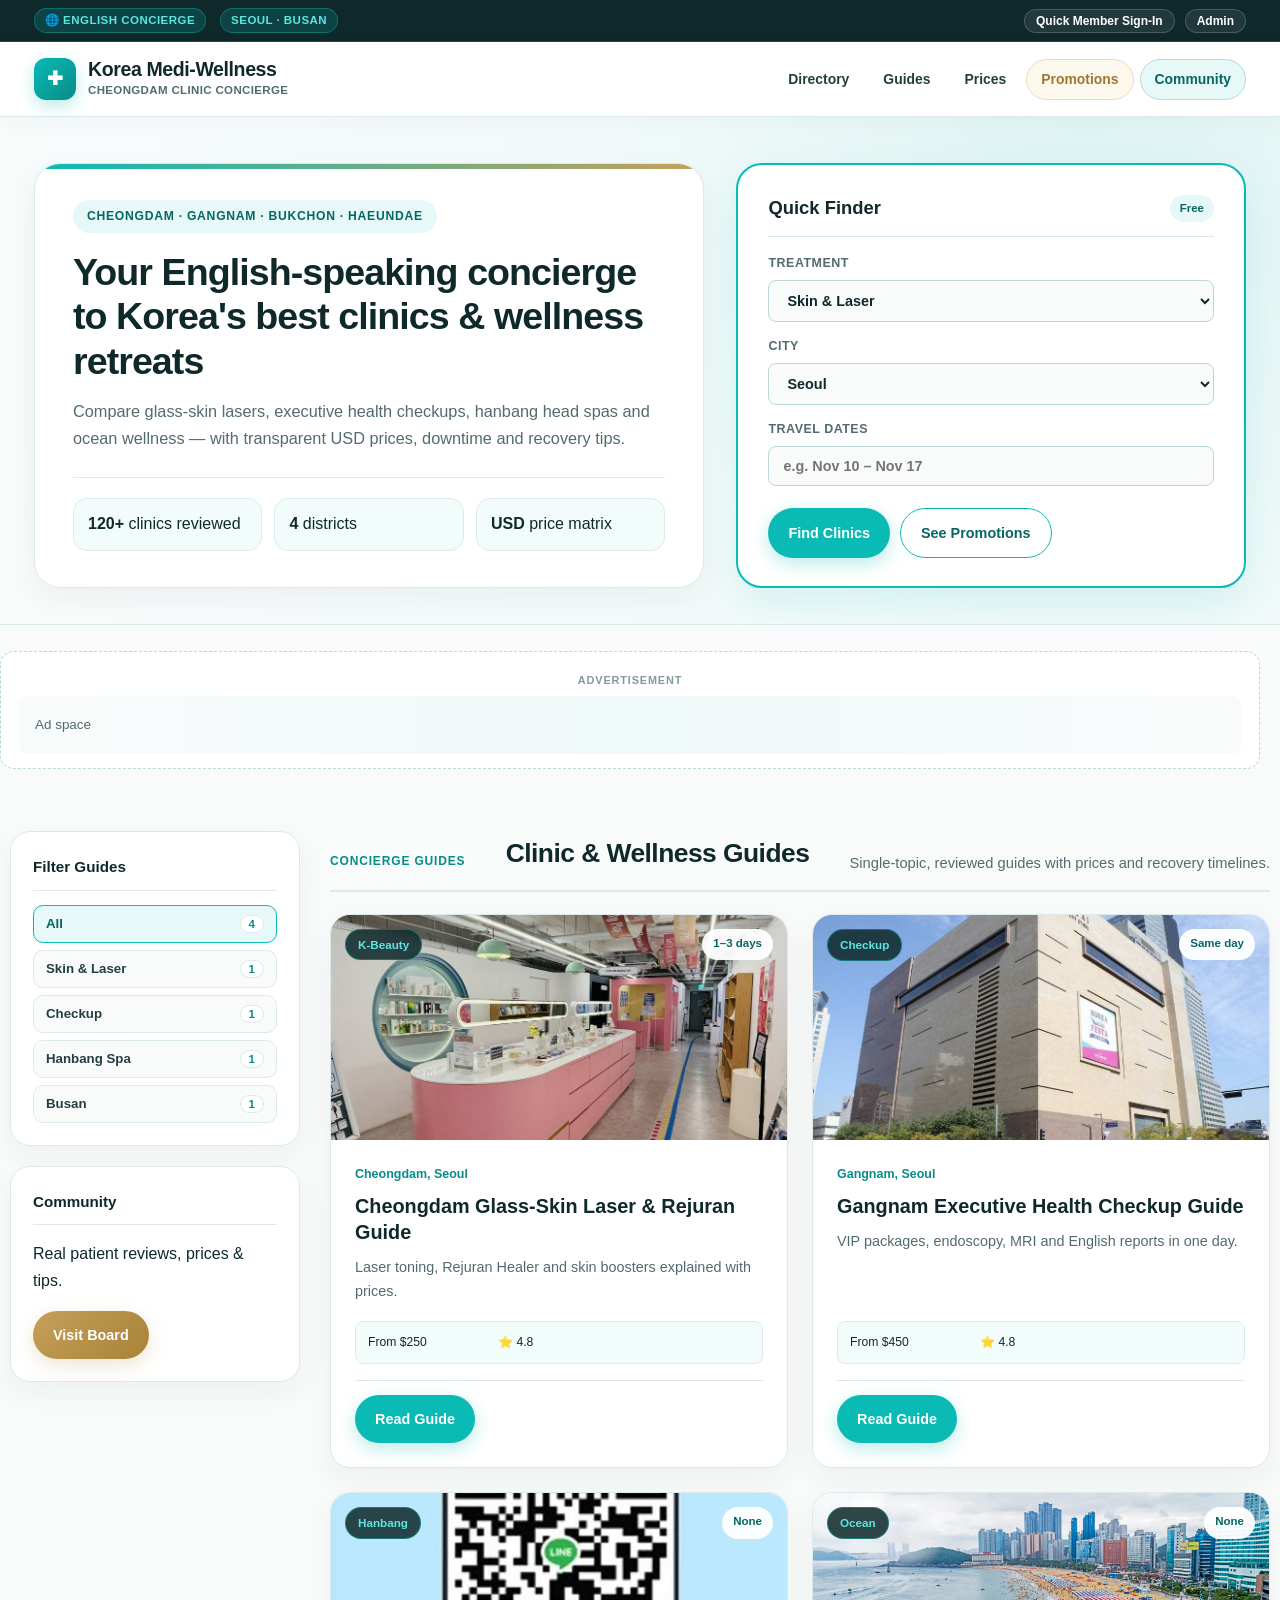
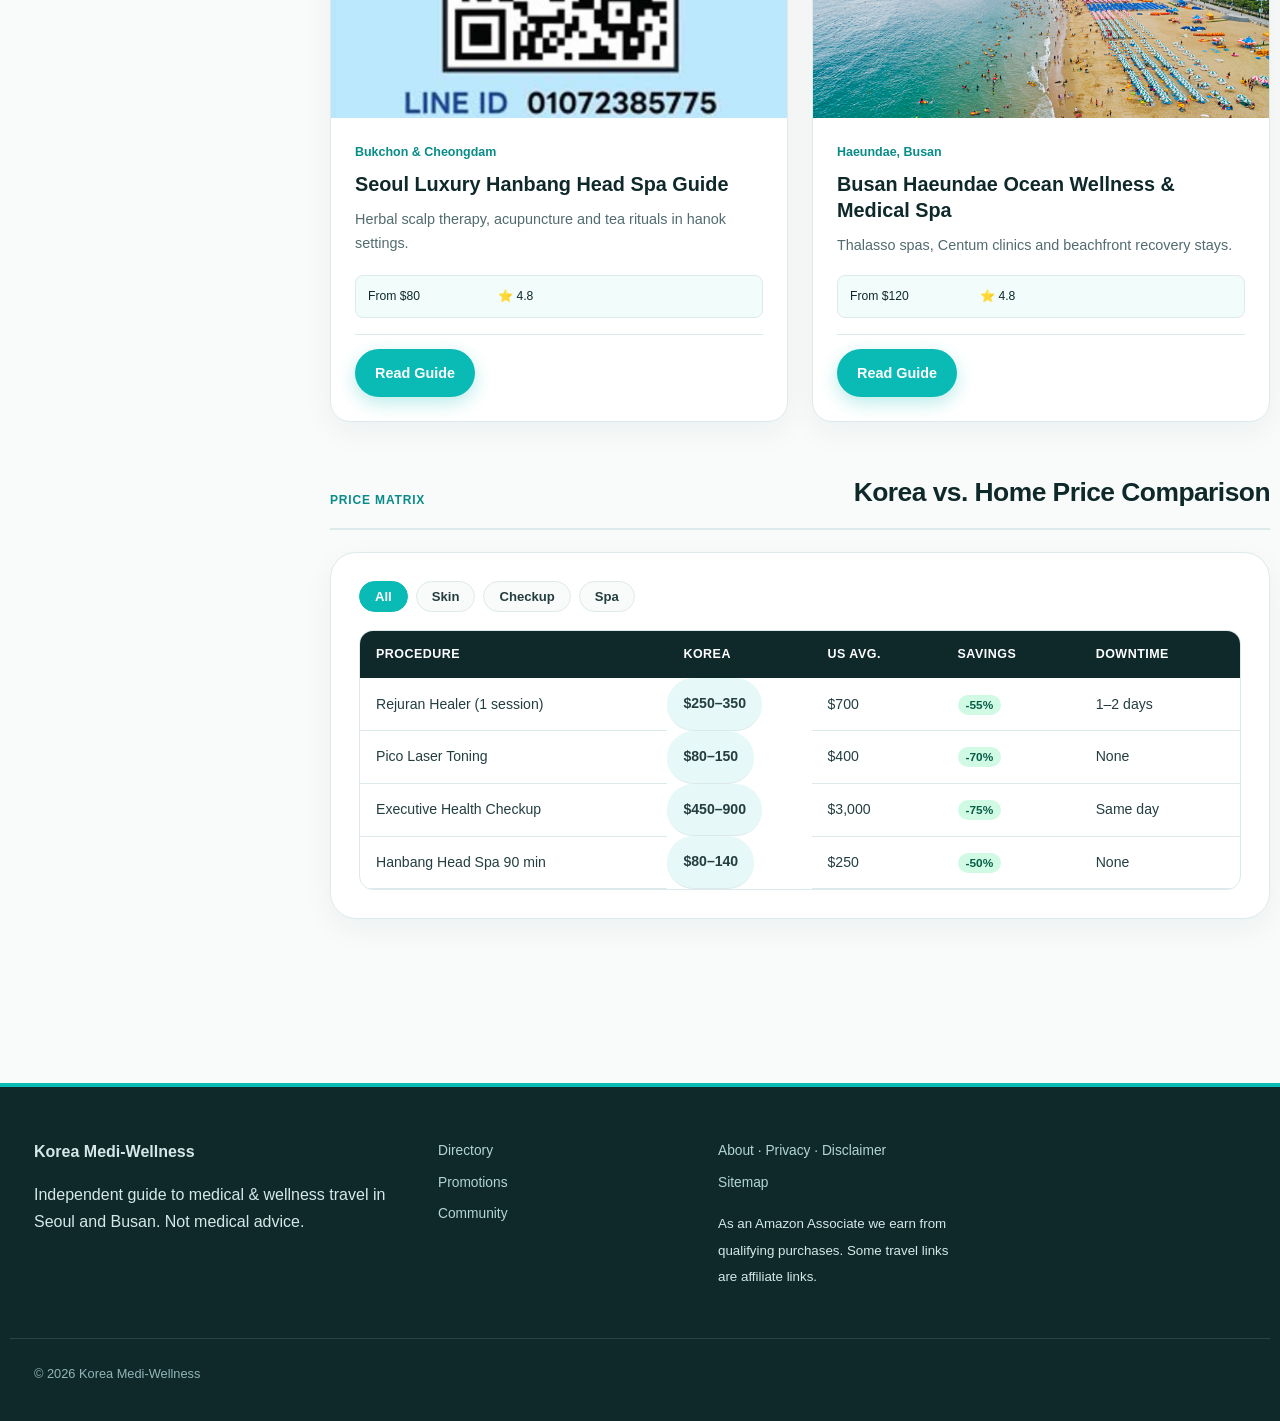
==== index.html @ 40d281b4 "Korea Medi-Wellness site" ====
<!DOCTYPE html><html lang="en"><head><meta charset="utf-8"><meta name="viewport" content="width=device-width,initial-scale=1"><title>Korea Medi-Wellness | Cheongdam Clinic Directory & Concierge</title><meta name="description" content="English guide to Cheongdam, Gangnam, Seoul and Busan clinics, K-beauty treatments, health checkups and wellness spas."><link rel="stylesheet" href="assets/mediwell-styles.css"></head><body>
<div class="top-concierge-bar"><div class="container top-concierge-inner"><div class="top-concierge-left"><span class="concierge-pill">🌐 English Concierge</span><span class="concierge-pill">Seoul · Busan</span></div><div class="top-concierge-right"><button class="top-util-btn" data-member-btn>Quick Member Sign-In</button><button class="top-util-btn" data-admin-btn>Admin</button></div></div></div>
<header class="site-header"><div class="container header-inner"><a class="brand-logo" href="index.html"><span class="brand-mark">✚</span><span class="brand-text-wrap"><span class="brand-name">Korea Medi-Wellness</span><span class="brand-sub">Cheongdam Clinic Concierge</span></span></a><nav class="main-nav"><a class="nav-item" href="index.html">Directory</a><a class="nav-item" href="index.html#guides">Guides</a><a class="nav-item" href="index.html#matrix">Prices</a><a class="nav-item nav-item-promo" href="promotions.html">Promotions</a><a class="nav-item nav-item-community" href="community.html">Community</a></nav></div></header>
<section class="concierge-hero"><div class="container hero-grid"><div class="hero-copy-card"><div class="hero-eyebrow">Cheongdam · Gangnam · Bukchon · Haeundae</div><h1 class="hero-title">Your English-speaking concierge to Korea's best clinics &amp; wellness retreats</h1><p class="hero-desc">Compare glass-skin lasers, executive health checkups, hanbang head spas and ocean wellness — with transparent USD prices, downtime and recovery tips.</p><div class="hero-trust-strip"><div class="trust-metric"><b>120+</b> clinics reviewed</div><div class="trust-metric"><b>4</b> districts</div><div class="trust-metric"><b>USD</b> price matrix</div></div></div>
<div class="quick-finder-card"><div class="finder-header"><div class="finder-title">Quick Finder</div><span class="finder-badge">Free</span></div><div class="finder-group"><label class="finder-label">Treatment</label><select class="finder-select"><option>Skin &amp; Laser</option><option>Health Checkup</option><option>Hanbang &amp; Spa</option><option>Ocean Wellness</option></select></div><div class="finder-group"><label class="finder-label">City</label><select class="finder-select"><option>Seoul</option><option>Busan</option></select></div><div class="finder-group"><label class="finder-label">Travel dates</label><input class="finder-input" type="text" placeholder="e.g. Nov 10 – Nov 17"></div><div class="finder-actions"><a class="btn btn-tiffany" href="#guides">Find Clinics</a><a class="btn btn-outline-mint" href="promotions.html">See Promotions</a></div></div></div></section>
<div class="adsense-slot-wrap container"><div class="adsense-label">Advertisement</div><div class="adsense-placeholder-inner">Ad space</div></div>
<div class="container portal-layout"><aside class="sticky-concierge-sidebar"><div class="sidebar-panel"><div class="sidebar-panel-title">Filter Guides</div><div class="filter-pill-list" data-target="#guidesGrid"><button class="filter-pill-btn active" data-filter="all">All <span class="filter-pill-count">4</span></button><button class="filter-pill-btn" data-filter="skin">Skin &amp; Laser <span class="filter-pill-count">1</span></button><button class="filter-pill-btn" data-filter="checkup">Checkup <span class="filter-pill-count">1</span></button><button class="filter-pill-btn" data-filter="spa">Hanbang Spa <span class="filter-pill-count">1</span></button><button class="filter-pill-btn" data-filter="busan">Busan <span class="filter-pill-count">1</span></button></div></div><div class="sidebar-panel"><div class="sidebar-panel-title">Community</div><p>Real patient reviews, prices &amp; tips.</p><a class="btn btn-gold" href="community.html">Visit Board</a></div></aside>
<main><section class="section-block" id="guides"><div class="section-header-bar"><div class="section-eyebrow">Concierge Guides</div><h2 class="section-title">Clinic &amp; Wellness Guides</h2><p class="section-subtitle">Single-topic, reviewed guides with prices and recovery timelines.</p></div><div class="guides-grid" id="guidesGrid">
<article class="guide-card" data-cat="skin"><div class="guide-card-media"><img src="assets/img/kbeauty-clinic-01.jpg" alt="Cheongdam Glass-Skin Laser &amp; Rejuran Guide"><div class="guide-badges-top"><span class="badge-mint">K-Beauty</span><span class="badge-downtime">1–3 days</span></div></div><div class="guide-card-body"><div class="guide-district-meta">Cheongdam, Seoul</div><h3 class="guide-card-title">Cheongdam Glass-Skin Laser &amp; Rejuran Guide</h3><p class="guide-card-excerpt">Laser toning, Rejuran Healer and skin boosters explained with prices.</p><div class="guide-metrics-bar"><span class="guide-Metrics-item">From $250</span><span class="guide-Metrics-item">⭐ 4.8</span></div><div class="guide-card-footer"><a class="btn btn-tiffany" href="posts/cheongdam-glass-skin-laser-rejuran-guide.html">Read Guide</a></div></div></article>
<article class="guide-card" data-cat="checkup"><div class="guide-card-media"><img src="assets/img/gangnam-med-hub-01.jpg" alt="Gangnam Executive Health Checkup Guide"><div class="guide-badges-top"><span class="badge-mint">Checkup</span><span class="badge-downtime">Same day</span></div></div><div class="guide-card-body"><div class="guide-district-meta">Gangnam, Seoul</div><h3 class="guide-card-title">Gangnam Executive Health Checkup Guide</h3><p class="guide-card-excerpt">VIP packages, endoscopy, MRI and English reports in one day.</p><div class="guide-metrics-bar"><span class="guide-Metrics-item">From $450</span><span class="guide-Metrics-item">⭐ 4.8</span></div><div class="guide-card-footer"><a class="btn btn-tiffany" href="posts/gangnam-executive-health-checkup-guide.html">Read Guide</a></div></div></article>
<article class="guide-card" data-cat="spa"><div class="guide-card-media"><img src="assets/img/hanbang-clinic-01.jpg" alt="Seoul Luxury Hanbang Head Spa Guide"><div class="guide-badges-top"><span class="badge-mint">Hanbang</span><span class="badge-downtime">None</span></div></div><div class="guide-card-body"><div class="guide-district-meta">Bukchon &amp; Cheongdam</div><h3 class="guide-card-title">Seoul Luxury Hanbang Head Spa Guide</h3><p class="guide-card-excerpt">Herbal scalp therapy, acupuncture and tea rituals in hanok settings.</p><div class="guide-metrics-bar"><span class="guide-Metrics-item">From $80</span><span class="guide-Metrics-item">⭐ 4.8</span></div><div class="guide-card-footer"><a class="btn btn-tiffany" href="posts/seoul-luxury-hanbang-head-spa-guide.html">Read Guide</a></div></div></article>
<article class="guide-card" data-cat="busan"><div class="guide-card-media"><img src="assets/img/busan-haeundae-beach-01.jpg" alt="Busan Haeundae Ocean Wellness &amp; Medical Spa"><div class="guide-badges-top"><span class="badge-mint">Ocean</span><span class="badge-downtime">None</span></div></div><div class="guide-card-body"><div class="guide-district-meta">Haeundae, Busan</div><h3 class="guide-card-title">Busan Haeundae Ocean Wellness &amp; Medical Spa</h3><p class="guide-card-excerpt">Thalasso spas, Centum clinics and beachfront recovery stays.</p><div class="guide-metrics-bar"><span class="guide-Metrics-item">From $120</span><span class="guide-Metrics-item">⭐ 4.8</span></div><div class="guide-card-footer"><a class="btn btn-tiffany" href="posts/busan-haeundae-ocean-wellness-medical-spa-guide.html">Read Guide</a></div></div></article>
</div></section>
<section class="section-block" id="matrix"><div class="section-header-bar"><div class="section-eyebrow">Price Matrix</div><h2 class="section-title">Korea vs. Home Price Comparison</h2></div><div class="matrix-shell"><div class="matrix-controls"><div class="matrix-tabs" data-target="#matrixBody"><button class="matrix-tab active" data-filter="all">All</button><button class="matrix-tab" data-filter="skin">Skin</button><button class="matrix-tab" data-filter="checkup">Checkup</button><button class="matrix-tab" data-filter="spa">Spa</button></div></div><div class="matrix-table-wrap"><table class="matrix-table"><thead><tr><th>Procedure</th><th>Korea</th><th>US avg.</th><th>Savings</th><th>Downtime</th></tr></thead><tbody id="matrixBody">
<tr data-cat="skin"><td>Rejuran Healer (1 session)</td><td class="price-tag-usd">$250–350</td><td>$700</td><td><span class="savings-pill">-55%</span></td><td>1–2 days</td></tr>
<tr data-cat="skin"><td>Pico Laser Toning</td><td class="price-tag-usd">$80–150</td><td>$400</td><td><span class="savings-pill">-70%</span></td><td>None</td></tr>
<tr data-cat="checkup"><td>Executive Health Checkup</td><td class="price-tag-usd">$450–900</td><td>$3,000</td><td><span class="savings-pill">-75%</span></td><td>Same day</td></tr>
<tr data-cat="spa"><td>Hanbang Head Spa 90 min</td><td class="price-tag-usd">$80–140</td><td>$250</td><td><span class="savings-pill">-50%</span></td><td>None</td></tr>
</tbody></table></div></div></section></main></div>
<footer class="site-footer"><div class="container footer-grid"><div class="footer-col"><b>Korea Medi-Wellness</b><p>Independent guide to medical &amp; wellness travel in Seoul and Busan. Not medical advice.</p></div><div class="footer-col"><ul class="footer-links"><li><a href="index.html">Directory</a></li><li><a href="promotions.html">Promotions</a></li><li><a href="community.html">Community</a></li></ul></div><div class="footer-col"><ul class="footer-links"><li><a href="posts/about-privacy-disclaimer.html">About · Privacy · Disclaimer</a></li><li><a href="sitemap.xml">Sitemap</a></li></ul><p><small>As an Amazon Associate we earn from qualifying purchases. Some travel links are affiliate links.</small></p></div></div><div class="container footer-bottom">© 2026 Korea Medi-Wellness</div></footer>
<script src="assets/mediwell-app.js"></script></body></html>
---- assets/mediwell-styles.css ----
/* ==========================================================================
   K-MEDI WELLNESS CONCIERGE (korea-medi-wellness)
   Visual Identity: Clean Medical White & Tiffany Mint — Cheongdam Clinic Directory & Editorial Guide
   Palette:
     - Background: Crisp Clinical White (#F9FBFB) & Pure Surface (#FFFFFF)
     - Primary Accent: Tiffany Mint / Medical Teal (#0ABAB5, hover #089E9A, soft tint #E6F8F7)
     - Text: Deep Clinical Slate (#0F292B) & Cool Muted Gray (#526B6E)
     - Secondary Accent: Champagne Gold (#C5A059, soft tint #FDF8EE) for Verified Partner / Sponsored badges
   ========================================================================== */

:root {
  --bg-clinical: #F9FBFB;
  --bg-surface: #FFFFFF;
  --bg-mint-soft: #E6F8F7;
  --bg-mint-ultra: #F2FCFB;
  --tiffany: #0ABAB5;
  --tiffany-dark: #078C88;
  --tiffany-deep: #056663;
  --slate-deep: #0F292B;
  --slate-body: #243E40;
  --slate-muted: #526B6E;
  --slate-light: #829A9D;
  --border-clinical: #DCEAEB;
  --border-strong: #B8D8D9;
  --gold-champagne: #C5A059;
  --gold-dark: #9B7832;
  --gold-soft: #FDF8EE;
  --gold-border: #EED9B3;
  --coral-alert: #E11D48;
  --radius-sm: 8px;
  --radius-md: 14px;
  --radius-lg: 20px;
  --radius-xl: 26px;
  --shadow-clinical: 0 10px 30px rgba(15, 41, 43, 0.05);
  --shadow-hover: 0 16px 38px rgba(10, 186, 181, 0.12);
  --font-sans: 'Plus Jakarta Sans', -apple-system, BlinkMacSystemFont, 'Segoe UI', Roboto, sans-serif;
  --font-serif: 'Cormorant Garamond', 'Playfair Display', Georgia, serif;
}

*, *::before, *::after {
  box-sizing: border-box;
}

html {
  scroll-behavior: smooth;
  font-size: 16px;
}

body {
  margin: 0;
  padding: 0;
  background-color: var(--bg-clinical);
  color: var(--slate-deep);
  font-family: var(--font-sans);
  line-height: 1.68;
  -webkit-font-smoothing: antialiased;
}

a {
  color: var(--tiffany-dark);
  text-decoration: none;
  transition: color 0.18s ease, background-color 0.18s ease, border-color 0.18s ease, transform 0.18s ease;
}

a:hover {
  color: var(--tiffany);
}

img {
  max-width: 100%;
  height: auto;
  display: block;
}

.container {
  max-width: 1260px;
  margin: 0 auto;
  padding: 0 24px;
}

/* ==========================================================================
   1. Top Clinical Concierge Utility Bar & Sticky Header
   ========================================================================== */
.top-concierge-bar {
  background: var(--slate-deep);
  color: #E6F8F7;
  font-size: 0.79rem;
  padding: 8px 0;
  border-bottom: 1px solid rgba(10, 186, 181, 0.25);
}

.top-concierge-inner {
  display: flex;
  align-items: center;
  justify-content: space-between;
  flex-wrap: wrap;
  gap: 10px;
}

.top-concierge-left {
  display: flex;
  align-items: center;
  gap: 14px;
  flex-wrap: wrap;
}

.concierge-pill {
  display: inline-flex;
  align-items: center;
  gap: 5px;
  background: rgba(10, 186, 181, 0.18);
  color: #5CE6E1;
  border: 1px solid rgba(10, 186, 181, 0.4);
  padding: 2px 10px;
  border-radius: 999px;
  font-weight: 700;
  font-size: 0.72rem;
  letter-spacing: 0.04em;
  text-transform: uppercase;
}

.top-concierge-right {
  display: flex;
  align-items: center;
  gap: 10px;
  flex-wrap: wrap;
}

.top-util-btn {
  background: rgba(255, 255, 255, 0.08);
  color: #FFFFFF;
  border: 1px solid rgba(255, 255, 255, 0.18);
  padding: 4px 11px;
  border-radius: 999px;
  font-size: 0.75rem;
  font-weight: 700;
  cursor: pointer;
  display: inline-flex;
  align-items: center;
  gap: 5px;
  transition: all 0.15s ease;
}

.top-util-btn:hover {
  background: var(--tiffany);
  border-color: var(--tiffany);
  color: #FFFFFF;
}

.top-util-btn.member-active {
  background: rgba(10, 186, 181, 0.25);
  border-color: #0ABAB5;
  color: #6EF7F3;
}

.top-util-btn.admin-active {
  background: var(--gold-champagne);
  border-color: var(--gold-champagne);
  color: #0F292B;
}

/* Main Header */
.site-header {
  position: sticky;
  top: 0;
  z-index: 100;
  background: rgba(255, 255, 255, 0.96);
  backdrop-filter: blur(12px);
  border-bottom: 1px solid var(--border-clinical);
  box-shadow: 0 4px 20px rgba(15, 41, 43, 0.03);
}

.header-inner {
  display: flex;
  align-items: center;
  justify-content: space-between;
  min-height: 74px;
  gap: 20px;
  flex-wrap: wrap;
}

.brand-logo {
  display: flex;
  align-items: center;
  gap: 12px;
  color: var(--slate-deep);
}

.brand-mark {
  width: 42px;
  height: 42px;
  border-radius: 12px;
  background: linear-gradient(135deg, var(--tiffany) 0%, var(--tiffany-dark) 100%);
  color: #FFFFFF;
  display: flex;
  align-items: center;
  justify-content: center;
  font-weight: 800;
  font-size: 1.2rem;
  box-shadow: 0 6px 16px rgba(10, 186, 181, 0.28);
  flex-shrink: 0;
}

.brand-text-wrap {
  display: flex;
  flex-direction: column;
}

.brand-name {
  font-size: 1.22rem;
  font-weight: 800;
  letter-spacing: -0.02em;
  color: var(--slate-deep);
  line-height: 1.15;
}

.brand-name span {
  color: var(--tiffany-dark);
}

.brand-sub {
  font-size: 0.72rem;
  font-weight: 600;
  color: var(--slate-muted);
  letter-spacing: 0.03em;
  text-transform: uppercase;
}

.main-nav {
  display: flex;
  align-items: center;
  gap: 6px;
  flex-wrap: wrap;
}

.nav-item {
  padding: 8px 14px;
  border-radius: 999px;
  font-size: 0.87rem;
  font-weight: 700;
  color: var(--slate-body);
  display: inline-flex;
  align-items: center;
  gap: 6px;
}

.nav-item:hover, .nav-item.active {
  background: var(--bg-mint-soft);
  color: var(--tiffany-deep);
}

.nav-item-promo {
  background: var(--gold-soft);
  color: var(--gold-dark);
  border: 1px solid var(--gold-border);
}

.nav-item-promo:hover, .nav-item-promo.active {
  background: var(--gold-champagne);
  color: #FFFFFF;
  border-color: var(--gold-champagne);
}

.nav-item-community {
  background: var(--bg-mint-soft);
  color: var(--tiffany-deep);
  border: 1px solid var(--border-strong);
}

.nav-item-community:hover, .nav-item-community.active {
  background: var(--tiffany);
  color: #FFFFFF;
  border-color: var(--tiffany);
}

/* ==========================================================================
   2. Cheongdam Clinic Concierge Hero + Interactive Quick Finder
   ========================================================================== */
.concierge-hero {
  background: radial-gradient(circle at 85% 15%, rgba(10, 186, 181, 0.12) 0%, rgba(230, 248, 247, 0.4) 40%, #F9FBFB 100%);
  padding: 46px 0 36px;
  border-bottom: 1px solid var(--border-clinical);
}

.hero-grid {
  display: grid;
  grid-template-columns: 1.25fr 0.95fr;
  gap: 32px;
  align-items: stretch;
}

.hero-copy-card {
  background: var(--bg-surface);
  border: 1px solid var(--border-clinical);
  border-radius: var(--radius-xl);
  padding: 36px 38px;
  box-shadow: var(--shadow-clinical);
  display: flex;
  flex-direction: column;
  justify-content: space-between;
  position: relative;
  overflow: hidden;
}

.hero-copy-card::before {
  content: "";
  position: absolute;
  top: 0;
  left: 0;
  right: 0;
  height: 5px;
  background: linear-gradient(90deg, var(--tiffany) 0%, var(--gold-champagne) 100%);
}

.hero-eyebrow {
  display: inline-flex;
  align-items: center;
  gap: 8px;
  background: var(--bg-mint-soft);
  color: var(--tiffany-deep);
  font-size: 0.76rem;
  font-weight: 800;
  text-transform: uppercase;
  letter-spacing: 0.06em;
  padding: 6px 14px;
  border-radius: 999px;
  margin-bottom: 16px;
  align-self: flex-start;
}

.hero-title {
  font-size: 2.35rem;
  line-height: 1.18;
  font-weight: 800;
  letter-spacing: -0.025em;
  color: var(--slate-deep);
  margin: 0 0 14px;
}

.hero-title span {
  color: var(--tiffany-dark);
}

.hero-desc {
  font-size: 1.02rem;
  color: var(--slate-muted);
  margin: 0 0 24px;
  line-height: 1.65;
}

.hero-trust-strip {
  display: grid;
  grid-template-columns: repeat(3, 1fr);
  gap: 12px;
  padding-top: 20px;
  border-top: 1px solid var(--border-clinical);
}

.trust-metric {
  background: var(--bg-mint-ultra);
  border: 1px solid var(--border-clinical);
  border-radius: var(--radius-md);
  padding: 12px 14px;
}

.trust-metric strong {
  display: block;
  font-size: 1.15rem;
  font-weight: 800;
  color: var(--tiffany-deep);
}

.trust-metric span {
  font-size: 0.76rem;
  color: var(--slate-muted);
  font-weight: 600;
}

/* Right Quick Finder Card */
.quick-finder-card {
  background: var(--bg-surface);
  border: 2px solid var(--tiffany);
  border-radius: var(--radius-xl);
  padding: 28px 30px;
  box-shadow: var(--shadow-hover);
  display: flex;
  flex-direction: column;
  justify-content: space-between;
}

.finder-header {
  display: flex;
  align-items: center;
  justify-content: space-between;
  margin-bottom: 16px;
  padding-bottom: 12px;
  border-bottom: 1px solid var(--border-clinical);
}

.finder-title {
  font-size: 1.15rem;
  font-weight: 800;
  color: var(--slate-deep);
  margin: 0;
  display: flex;
  align-items: center;
  gap: 8px;
}

.finder-badge {
  background: var(--bg-mint-soft);
  color: var(--tiffany-deep);
  font-size: 0.72rem;
  font-weight: 800;
  padding: 4px 10px;
  border-radius: 999px;
}

.finder-group {
  margin-bottom: 14px;
}

.finder-label {
  display: block;
  font-size: 0.78rem;
  font-weight: 800;
  text-transform: uppercase;
  letter-spacing: 0.04em;
  color: var(--slate-muted);
  margin-bottom: 6px;
}

.finder-select, .finder-input {
  width: 100%;
  padding: 11px 14px;
  border-radius: var(--radius-sm);
  border: 1.5px solid var(--border-strong);
  background: var(--bg-clinical);
  color: var(--slate-deep);
  font-family: inherit;
  font-size: 0.9rem;
  font-weight: 600;
}

.finder-select:focus, .finder-input:focus {
  outline: none;
  border-color: var(--tiffany);
  background: #FFFFFF;
  box-shadow: 0 0 0 3px rgba(10, 186, 181, 0.16);
}

.finder-actions {
  display: flex;
  gap: 10px;
  margin-top: 8px;
}

.btn {
  display: inline-flex;
  align-items: center;
  justify-content: center;
  gap: 8px;
  padding: 12px 20px;
  border-radius: 999px;
  font-family: inherit;
  font-size: 0.9rem;
  font-weight: 800;
  cursor: pointer;
  border: none;
  text-decoration: none;
  transition: all 0.18s ease;
}

.btn-tiffany {
  background: var(--tiffany);
  color: #FFFFFF;
  box-shadow: 0 6px 18px rgba(10, 186, 181, 0.28);
}

.btn-tiffany:hover {
  background: var(--tiffany-dark);
  color: #FFFFFF;
  transform: translateY(-1px);
}

.btn-outline-mint {
  background: #FFFFFF;
  color: var(--tiffany-deep);
  border: 1.5px solid var(--tiffany);
}

.btn-outline-mint:hover {
  background: var(--bg-mint-soft);
  color: var(--tiffany-deep);
}

.btn-gold {
  background: linear-gradient(135deg, #C5A059 0%, #A98238 100%);
  color: #FFFFFF;
  box-shadow: 0 6px 18px rgba(197, 160, 89, 0.28);
}

.btn-gold:hover {
  background: linear-gradient(135deg, #B38D45 0%, #8E6B27 100%);
  color: #FFFFFF;
  transform: translateY(-1px);
}

.btn-amazon {
  background: linear-gradient(135deg, #FF9900 0%, #E68A00 100%);
  color: #0F172A !important;
  font-weight: 800;
  box-shadow: 0 8px 20px rgba(255, 153, 0, 0.28);
  padding: 14px 24px;
  font-size: 0.95rem;
}

.btn-amazon:hover {
  background: linear-gradient(135deg, #F08804 0%, #D47A00 100%);
  transform: translateY(-1px);
}

.btn-trip {
  background: #2563EB;
  color: #FFFFFF !important;
}
.btn-klook {
  background: #FF5722;
  color: #FFFFFF !important;
}
.btn-agoda {
  background: #089E9A;
  color: #FFFFFF !important;
}

/* ==========================================================================
   3. Clean AdSense Ad Unit Containers (Non-Intrusive & YMYL Compliant)
   ========================================================================== */
.adsense-slot-wrap {
  margin: 26px 0;
  background: #FFFFFF;
  border: 1px dashed var(--border-strong);
  border-radius: var(--radius-md);
  padding: 14px 18px;
  text-align: center;
  position: relative;
}

.adsense-label {
  display: inline-block;
  font-size: 0.68rem;
  font-weight: 700;
  text-transform: uppercase;
  letter-spacing: 0.08em;
  color: var(--slate-light);
  margin-bottom: 6px;
}

.adsense-placeholder-inner {
  background: linear-gradient(90deg, #F9FBFB 0%, #F0F9F9 50%, #F9FBFB 100%);
  border-radius: var(--radius-sm);
  padding: 18px 16px;
  color: var(--slate-muted);
  font-size: 0.84rem;
  display: flex;
  align-items: center;
  justify-content: space-between;
  flex-wrap: wrap;
  gap: 12px;
}

/* ==========================================================================
   4. Portal Two-Column Layout (Left Sticky Clinical Concierge + Main Content)
   ========================================================================== */
.portal-layout {
  display: grid;
  grid-template-columns: 290px 1fr;
  gap: 30px;
  padding: 36px 0 56px;
  align-items: start;
}

.sticky-concierge-sidebar {
  position: sticky;
  top: 94px;
  display: flex;
  flex-direction: column;
  gap: 20px;
}

.sidebar-panel {
  background: var(--bg-surface);
  border: 1px solid var(--border-clinical);
  border-radius: var(--radius-lg);
  padding: 22px;
  box-shadow: var(--shadow-clinical);
}

.sidebar-panel-title {
  font-size: 0.95rem;
  font-weight: 800;
  color: var(--slate-deep);
  margin: 0 0 14px;
  padding-bottom: 10px;
  border-bottom: 1px solid var(--border-clinical);
  display: flex;
  align-items: center;
  justify-content: space-between;
}

.filter-pill-list {
  display: flex;
  flex-direction: column;
  gap: 7px;
}

.filter-pill-btn {
  width: 100%;
  text-align: left;
  background: var(--bg-clinical);
  border: 1px solid var(--border-clinical);
  border-radius: 10px;
  padding: 9px 12px;
  font-family: inherit;
  font-size: 0.83rem;
  font-weight: 700;
  color: var(--slate-body);
  cursor: pointer;
  display: flex;
  align-items: center;
  justify-content: space-between;
  transition: all 0.15s ease;
}

.filter-pill-btn:hover, .filter-pill-btn.active {
  background: var(--bg-mint-soft);
  border-color: var(--tiffany);
  color: var(--tiffany-deep);
}

.filter-pill-count {
  background: #FFFFFF;
  color: var(--tiffany-dark);
  font-size: 0.72rem;
  padding: 2px 8px;
  border-radius: 999px;
  border: 1px solid var(--border-clinical);
}

/* ==========================================================================
   5. Section Headers & In-Depth Editorial Guide Cards
   ========================================================================== */
.section-block {
  margin-bottom: 48px;
}

.section-header-bar {
  display: flex;
  align-items: flex-end;
  justify-content: space-between;
  flex-wrap: wrap;
  gap: 16px;
  margin-bottom: 22px;
  padding-bottom: 14px;
  border-bottom: 2px solid var(--border-clinical);
}

.section-eyebrow {
  font-size: 0.75rem;
  font-weight: 800;
  text-transform: uppercase;
  letter-spacing: 0.07em;
  color: var(--tiffany-dark);
  display: block;
  margin-bottom: 4px;
}

.section-title {
  font-size: 1.65rem;
  font-weight: 800;
  color: var(--slate-deep);
  margin: 0;
  letter-spacing: -0.02em;
}

.section-subtitle {
  font-size: 0.92rem;
  color: var(--slate-muted);
  margin: 4px 0 0;
}

.guides-grid {
  display: grid;
  grid-template-columns: repeat(2, 1fr);
  gap: 24px;
}

.guide-card {
  background: var(--bg-surface);
  border: 1px solid var(--border-clinical);
  border-radius: var(--radius-lg);
  overflow: hidden;
  box-shadow: var(--shadow-clinical);
  display: flex;
  flex-direction: column;
  transition: transform 0.2s ease, box-shadow 0.2s ease, border-color 0.2s ease;
}

.guide-card:hover {
  transform: translateY(-4px);
  box-shadow: var(--shadow-hover);
  border-color: var(--tiffany);
}

.guide-card-media {
  position: relative;
  height: 225px;
  overflow: hidden;
  background: #E6F8F7;
}

.guide-card-media img {
  width: 100%;
  height: 100%;
  object-fit: cover;
  transition: transform 0.35s ease;
}

.guide-card:hover .guide-card-media img {
  transform: scale(1.04);
}

.guide-badges-top {
  position: absolute;
  top: 14px;
  left: 14px;
  right: 14px;
  display: flex;
  justify-content: space-between;
  gap: 8px;
  flex-wrap: wrap;
}

.badge-mint {
  background: rgba(15, 41, 43, 0.86);
  backdrop-filter: blur(6px);
  color: #5CE6E1;
  font-size: 0.73rem;
  font-weight: 800;
  padding: 5px 12px;
  border-radius: 999px;
  border: 1px solid rgba(10, 186, 181, 0.45);
}

.badge-downtime {
  background: rgba(255, 255, 255, 0.94);
  color: var(--tiffany-deep);
  font-size: 0.72rem;
  font-weight: 800;
  padding: 5px 11px;
  border-radius: 999px;
}

.guide-card-body {
  padding: 24px;
  display: flex;
  flex-direction: column;
  flex: 1;
}

.guide-district-meta {
  font-size: 0.78rem;
  font-weight: 700;
  color: var(--tiffany-dark);
  margin-bottom: 8px;
  display: flex;
  align-items: center;
  gap: 10px;
  flex-wrap: wrap;
}

.guide-card-title {
  font-size: 1.24rem;
  font-weight: 800;
  line-height: 1.32;
  margin: 0 0 10px;
  color: var(--slate-deep);
}

.guide-card-title a {
  color: inherit;
}

.guide-card-title a:hover {
  color: var(--tiffany-dark);
}

.guide-card-excerpt {
  font-size: 0.9rem;
  color: var(--slate-muted);
  margin: 0 0 18px;
  flex: 1;
}

.guide-metrics-bar {
  display: grid;
  grid-template-columns: repeat(3, 1fr);
  gap: 8px;
  background: var(--bg-mint-ultra);
  border: 1px solid var(--border-clinical);
  border-radius: var(--radius-sm);
  padding: 10px 12px;
  margin-bottom: 16px;
  font-size: 0.76rem;
}

.guide-Metrics-item span {
  display: block;
  color: var(--slate-muted);
  font-size: 0.7rem;
}

.guide-Metrics-item strong {
  color: var(--slate-deep);
  font-weight: 800;
}

.guide-card-footer {
  display: flex;
  align-items: center;
  justify-content: space-between;
  gap: 12px;
  padding-top: 14px;
  border-top: 1px solid var(--border-clinical);
}

/* ==========================================================================
   6. Interactive Treatment Cost & Downtime Comparison Matrix
   ========================================================================== */
.matrix-shell {
  background: var(--bg-surface);
  border: 1px solid var(--border-clinical);
  border-radius: var(--radius-xl);
  padding: 28px;
  box-shadow: var(--shadow-clinical);
}

.matrix-controls {
  display: flex;
  align-items: center;
  justify-content: space-between;
  flex-wrap: wrap;
  gap: 12px;
  margin-bottom: 18px;
}

.matrix-tabs {
  display: flex;
  gap: 8px;
  flex-wrap: wrap;
}

.matrix-tab {
  background: var(--bg-clinical);
  border: 1px solid var(--border-clinical);
  border-radius: 999px;
  padding: 7px 15px;
  font-size: 0.82rem;
  font-weight: 700;
  color: var(--slate-body);
  cursor: pointer;
}

.matrix-tab.active, .matrix-tab:hover {
  background: var(--tiffany);
  border-color: var(--tiffany);
  color: #FFFFFF;
}

.matrix-table-wrap {
  overflow-x: auto;
  border: 1px solid var(--border-clinical);
  border-radius: var(--radius-md);
}

.matrix-table {
  width: 100%;
  border-collapse: collapse;
  font-size: 0.88rem;
  min-width: 720px;
}

.matrix-table th {
  background: var(--slate-deep);
  color: #FFFFFF;
  text-align: left;
  padding: 13px 16px;
  font-size: 0.78rem;
  text-transform: uppercase;
  letter-spacing: 0.04em;
}

.matrix-table td {
  padding: 14px 16px;
  border-bottom: 1px solid var(--border-clinical);
  color: var(--slate-body);
  vertical-align: middle;
}

.matrix-table tr:hover td {
  background: var(--bg-mint-ultra);
}

.price-tag-usd {
  font-weight: 800;
  color: var(--tiffany-deep);
  background: var(--bg-mint-soft);
  padding: 4px 10px;
  border-radius: 999px;
  display: inline-block;
}

.savings-pill {
  font-size: 0.74rem;
  font-weight: 800;
  color: #065F46;
  background: #D1FAE5;
  padding: 3px 8px;
  border-radius: 999px;
}

/* ==========================================================================
   7. Partner & Clinic Promotion Board (Sponsored Showcase)
   ========================================================================== */
.promo-board-shell {
  background: linear-gradient(180deg, #FFFFFF 0%, #FDFBF7 100%);
  border: 2px solid var(--gold-border);
  border-radius: var(--radius-xl);
  padding: 30px;
  box-shadow: 0 14px 36px rgba(197, 160, 89, 0.1);
}

.promo-filter-bar {
  display: flex;
  align-items: center;
  justify-content: space-between;
  flex-wrap: wrap;
  gap: 12px;
  margin-bottom: 22px;
}

.promo-tier-tabs {
  display: flex;
  gap: 8px;
  flex-wrap: wrap;
}

.promo-tier-btn {
  background: #FFFFFF;
  border: 1px solid var(--gold-border);
  color: var(--slate-body);
  padding: 7px 14px;
  border-radius: 999px;
  font-size: 0.81rem;
  font-weight: 700;
  cursor: pointer;
}

.promo-tier-btn.active, .promo-tier-btn:hover {
  background: var(--gold-champagne);
  border-color: var(--gold-champagne);
  color: #FFFFFF;
}

.promo-cards-grid {
  display: grid;
  grid-template-columns: repeat(2, 1fr);
  gap: 22px;
}

.promo-card {
  background: #FFFFFF;
  border: 1.5px solid var(--gold-border);
  border-radius: var(--radius-lg);
  overflow: hidden;
  display: flex;
  flex-direction: column;
  box-shadow: 0 8px 24px rgba(15, 41, 43, 0.05);
  position: relative;
}

.promo-card.pinned-promo {
  border: 2px solid var(--gold-champagne);
  box-shadow: 0 12px 30px rgba(197, 160, 89, 0.18);
}

.promo-card-media {
  position: relative;
  height: 195px;
  overflow: hidden;
  background: var(--gold-soft);
}

.promo-card-media img {
  width: 100%;
  height: 100%;
  object-fit: cover;
}

.badge-sponsored {
  background: linear-gradient(135deg, #C5A059 0%, #9B7832 100%);
  color: #FFFFFF;
  font-size: 0.71rem;
  font-weight: 800;
  text-transform: uppercase;
  letter-spacing: 0.05em;
  padding: 5px 12px;
  border-radius: 999px;
  box-shadow: 0 4px 12px rgba(155, 120, 50, 0.35);
}

.promo-card-body {
  padding: 22px;
  display: flex;
  flex-direction: column;
  flex: 1;
}

.promo-clinic-name {
  font-size: 0.8rem;
  font-weight: 800;
  text-transform: uppercase;
  letter-spacing: 0.04em;
  color: var(--gold-dark);
  margin-bottom: 4px;
  display: flex;
  align-items: center;
  justify-content: space-between;
}

.promo-title {
  font-size: 1.18rem;
  font-weight: 800;
  color: var(--slate-deep);
  margin: 0 0 10px;
  line-height: 1.35;
}

.promo-offer-box {
  background: var(--gold-soft);
  border: 1px solid var(--gold-border);
  border-radius: var(--radius-sm);
  padding: 10px 14px;
  margin-bottom: 14px;
  display: flex;
  align-items: center;
  justify-content: space-between;
  gap: 10px;
}

.promo-price {
  font-size: 1.08rem;
  font-weight: 800;
  color: var(--gold-dark);
}

.promo-cta-row {
  display: flex;
  gap: 8px;
  flex-wrap: wrap;
  margin-top: auto;
  padding-top: 12px;
  border-top: 1px solid var(--border-clinical);
}

/* ==========================================================================
   8. Patient Experience, Clinic Reviews & Tips Community Board
   ========================================================================== */
.community-board-shell {
  background: var(--bg-surface);
  border: 1.5px solid var(--border-strong);
  border-radius: var(--radius-xl);
  padding: 30px;
  box-shadow: var(--shadow-clinical);
}

.community-post-list {
  display: flex;
  flex-direction: column;
  gap: 18px;
}

.community-card {
  background: #FFFFFF;
  border: 1px solid var(--border-clinical);
  border-radius: var(--radius-lg);
  padding: 22px 24px;
  transition: border-color 0.18s ease, box-shadow 0.18s ease;
}

.community-card:hover {
  border-color: var(--tiffany);
  box-shadow: var(--shadow-clinical);
}

.community-card.pinned-post {
  border: 2px solid var(--tiffany);
  background: linear-gradient(180deg, #F4FCFC 0%, #FFFFFF 100%);
}

.comm-card-top {
  display: flex;
  align-items: center;
  justify-content: space-between;
  flex-wrap: wrap;
  gap: 10px;
  margin-bottom: 10px;
}

.comm-author-meta {
  display: flex;
  align-items: center;
  gap: 8px;
  flex-wrap: wrap;
}

.comm-cat-badge {
  background: var(--bg-mint-soft);
  color: var(--tiffany-deep);
  font-size: 0.74rem;
  font-weight: 800;
  padding: 4px 11px;
  border-radius: 999px;
}

.comm-verified-member {
  background: #DCFCE7;
  color: #166534;
  border: 1px solid #86EFAC;
  font-size: 0.71rem;
  font-weight: 800;
  padding: 3px 9px;
  border-radius: 999px;
}

.comm-title {
  font-size: 1.18rem;
  font-weight: 800;
  color: var(--slate-deep);
  margin: 0 0 8px;
}

.comm-procedure-bar {
  display: flex;
  flex-wrap: wrap;
  gap: 12px;
  font-size: 0.81rem;
  font-weight: 700;
  color: var(--tiffany-dark);
  background: var(--bg-clinical);
  padding: 8px 12px;
  border-radius: var(--radius-sm);
  margin-bottom: 12px;
}

.comm-story-body {
  font-size: 0.94rem;
  color: var(--slate-body);
  line-height: 1.68;
  white-space: pre-line;
  margin-bottom: 14px;
}

.comm-actions-bar {
  display: flex;
  align-items: center;
  justify-content: space-between;
  flex-wrap: wrap;
  gap: 10px;
  padding-top: 12px;
  border-top: 1px solid var(--border-clinical);
}

.comm-action-btn {
  background: var(--bg-clinical);
  border: 1px solid var(--border-clinical);
  color: var(--slate-body);
  padding: 6px 13px;
  border-radius: 999px;
  font-size: 0.8rem;
  font-weight: 700;
  cursor: pointer;
  display: inline-flex;
  align-items: center;
  gap: 6px;
}

.comm-action-btn:hover, .comm-action-btn.liked {
  background: var(--bg-mint-soft);
  border-color: var(--tiffany);
  color: var(--tiffany-deep);
}

.comm-replies-drawer {
  margin-top: 16px;
  padding-top: 16px;
  border-top: 1px dashed var(--border-strong);
  background: var(--bg-clinical);
  border-radius: var(--radius-md);
  padding: 16px;
}

.comm-reply-item {
  background: #FFFFFF;
  border: 1px solid var(--border-clinical);
  border-radius: var(--radius-sm);
  padding: 11px 14px;
  margin-bottom: 10px;
  font-size: 0.87rem;
}

/* ==========================================================================
   9. Long-Form Article Layout (AdSense High-CPC & YMYL Optimized)
   ========================================================================== */
.article-shell {
  max-width: 1180px;
  margin: 0 auto;
  padding: 32px 24px 64px;
  display: grid;
  grid-template-columns: 1fr 330px;
  gap: 36px;
  align-items: start;
}

.article-main {
  background: var(--bg-surface);
  border: 1px solid var(--border-clinical);
  border-radius: var(--radius-xl);
  padding: 40px 44px;
  box-shadow: var(--shadow-clinical);
}

.article-sidebar {
  position: sticky;
  top: 94px;
  display: flex;
  flex-direction: column;
  gap: 22px;
}

.breadcrumb-nav {
  font-size: 0.82rem;
  color: var(--slate-muted);
  margin-bottom: 16px;
  display: flex;
  align-items: center;
  gap: 8px;
  flex-wrap: wrap;
}

.article-h1 {
  font-size: 2.2rem;
  line-height: 1.22;
  font-weight: 800;
  color: var(--slate-deep);
  margin: 0 0 14px;
  letter-spacing: -0.02em;
}

.article-subtitle {
  font-size: 1.08rem;
  color: var(--slate-muted);
  margin: 0 0 20px;
  line-height: 1.6;
}

.ymyl-reviewer-bar {
  display: flex;
  align-items: center;
  justify-content: space-between;
  flex-wrap: wrap;
  gap: 14px;
  background: var(--bg-mint-ultra);
  border: 1px solid var(--border-strong);
  border-radius: var(--radius-md);
  padding: 14px 18px;
  margin-bottom: 24px;
  font-size: 0.83rem;
}

.ymyl-author-left {
  display: flex;
  align-items: center;
  gap: 12px;
}

.ymyl-avatar {
  width: 40px;
  height: 40px;
  border-radius: 50%;
  background: var(--tiffany-dark);
  color: #FFFFFF;
  display: flex;
  align-items: center;
  justify-content: center;
  font-weight: 800;
}

.toc-box {
  background: var(--bg-clinical);
  border: 1px solid var(--border-strong);
  border-left: 5px solid var(--tiffany);
  border-radius: var(--radius-md);
  padding: 20px 24px;
  margin: 24px 0 30px;
}

.toc-title {
  font-size: 0.95rem;
  font-weight: 800;
  color: var(--slate-deep);
  margin: 0 0 10px;
  text-transform: uppercase;
  letter-spacing: 0.04em;
}

.toc-list {
  margin: 0;
  padding-left: 20px;
  display: grid;
  grid-template-columns: repeat(2, 1fr);
  gap: 6px 18px;
  font-size: 0.88rem;
  font-weight: 600;
}

.article-content h2 {
  font-size: 1.55rem;
  font-weight: 800;
  color: var(--slate-deep);
  margin: 38px 0 14px;
  padding-bottom: 10px;
  border-bottom: 2px solid var(--bg-mint-soft);
}

.article-content h3 {
  font-size: 1.2rem;
  font-weight: 800;
  color: var(--tiffany-deep);
  margin: 26px 0 10px;
}

.article-content p, .article-content li {
  font-size: 1rem;
  color: var(--slate-body);
  line-height: 1.78;
}

.article-content ul, .article-content ol {
  margin: 14px 0 22px;
  padding-left: 22px;
}

.article-content li {
  margin-bottom: 8px;
}

.photo-duo-grid {
  display: grid;
  grid-template-columns: repeat(2, 1fr);
  gap: 18px;
  margin: 24px 0;
}

.photo-figure {
  margin: 0;
  background: var(--bg-clinical);
  border: 1px solid var(--border-clinical);
  border-radius: var(--radius-md);
  overflow: hidden;
}

.photo-figure img {
  width: 100%;
  height: 240px;
  object-fit: cover;
}

.photo-figure figcaption {
  padding: 10px 14px;
  font-size: 0.8rem;
  color: var(--slate-muted);
  font-weight: 600;
}

.clinical-callout {
  background: var(--bg-mint-ultra);
  border: 1px solid var(--border-strong);
  border-left: 5px solid var(--tiffany-dark);
  border-radius: var(--radius-md);
  padding: 18px 22px;
  margin: 24px 0;
}

.clinical-callout strong {
  color: var(--tiffany-deep);
}

.faq-accordion {
  display: flex;
  flex-direction: column;
  gap: 12px;
  margin: 24px 0;
}

.faq-item {
  background: var(--bg-clinical);
  border: 1px solid var(--border-clinical);
  border-radius: var(--radius-md);
  padding: 16px 20px;
}

.faq-q {
  font-size: 1.02rem;
  font-weight: 800;
  color: var(--slate-deep);
  margin: 0 0 8px;
}

.faq-a {
  font-size: 0.94rem;
  color: var(--slate-body);
  margin: 0;
}

.recovery-amazon-card {
  background: linear-gradient(135deg, #FFFFFF 0%, #F2FCFB 100%);
  border: 2px solid var(--tiffany);
  border-radius: var(--radius-lg);
  padding: 26px;
  margin: 34px 0;
  box-shadow: var(--shadow-hover);
}

.recovery-card-grid {
  display: grid;
  grid-template-columns: 150px 1fr;
  gap: 22px;
  align-items: center;
}

.recovery-card-grid img {
  width: 150px;
  height: 150px;
  object-fit: cover;
  border-radius: var(--radius-md);
  border: 1px solid var(--border-clinical);
}

.travel-concierge-box {
  background: var(--slate-deep);
  color: #FFFFFF;
  border-radius: var(--radius-lg);
  padding: 26px;
  margin: 30px 0;
}

.travel-btn-grid {
  display: grid;
  grid-template-columns: repeat(3, 1fr);
  gap: 12px;
  margin-top: 16px;
}

/* ==========================================================================
   10. Modal Overlay (Post Promotion / Write Community Post / Member Sign-In)
   ========================================================================== */
.mw-modal-backdrop {
  position: fixed;
  inset: 0;
  background: rgba(15, 41, 43, 0.68);
  backdrop-filter: blur(5px);
  z-index: 9999;
  display: none;
  align-items: center;
  justify-content: center;
  padding: 20px;
  overflow-y: auto;
}

.mw-modal-backdrop.open {
  display: flex;
}

.mw-modal-card {
  background: #FFFFFF;
  border: 2px solid var(--tiffany);
  border-radius: var(--radius-xl);
  max-width: 680px;
  width: 100%;
  max-height: 90vh;
  overflow-y: auto;
  padding: 30px 32px;
  box-shadow: 0 24px 60px rgba(15, 41, 43, 0.3);
  position: relative;
}

.mw-modal-close {
  position: absolute;
  top: 18px;
  right: 20px;
  background: var(--bg-clinical);
  border: 1px solid var(--border-clinical);
  width: 36px;
  height: 36px;
  border-radius: 50%;
  font-size: 1.1rem;
  font-weight: 800;
  cursor: pointer;
  color: var(--slate-deep);
}

.mw-form-grid {
  display: grid;
  grid-template-columns: repeat(2, 1fr);
  gap: 14px;
  margin-bottom: 14px;
}

.mw-field {
  display: flex;
  flex-direction: column;
  gap: 5px;
}

.mw-field.full {
  grid-column: 1 / -1;
}

.mw-field label {
  font-size: 0.79rem;
  font-weight: 800;
  color: var(--slate-deep);
}

.mw-field input, .mw-field select, .mw-field textarea {
  padding: 10px 13px;
  border: 1.5px solid var(--border-strong);
  border-radius: var(--radius-sm);
  font-family: inherit;
  font-size: 0.9rem;
  color: var(--slate-deep);
}

/* ==========================================================================
   11. Footer & Trust Disclaimers
   ========================================================================== */
.site-footer {
  background: var(--slate-deep);
  color: #D5E8E9;
  padding: 52px 0 36px;
  margin-top: 60px;
  border-top: 4px solid var(--tiffany);
}

.footer-grid {
  display: grid;
  grid-template-columns: 1.5fr 1fr 1fr 1fr;
  gap: 32px;
  padding-bottom: 32px;
  border-bottom: 1px solid rgba(255, 255, 255, 0.12);
}

.footer-col h4 {
  color: #FFFFFF;
  font-size: 0.92rem;
  font-weight: 800;
  text-transform: uppercase;
  letter-spacing: 0.05em;
  margin: 0 0 14px;
}

.footer-links {
  list-style: none;
  padding: 0;
  margin: 0;
  display: flex;
  flex-direction: column;
  gap: 8px;
  font-size: 0.86rem;
}

.footer-links a {
  color: #B4D4D6;
}

.footer-links a:hover {
  color: #5CE6E1;
}

.footer-bottom {
  padding-top: 24px;
  font-size: 0.8rem;
  color: #93B5B8;
  display: flex;
  flex-direction: column;
  gap: 10px;
}

@media (max-width: 980px) {
  .hero-grid, .portal-layout, .article-shell, .guides-grid, .promo-cards-grid, .footer-grid {
    grid-template-columns: 1fr;
  }
  .sticky-concierge-sidebar, .article-sidebar {
    position: static;
  }
  .toc-list, .photo-duo-grid, .travel-btn-grid, .mw-form-grid, .recovery-card-grid {
    grid-template-columns: 1fr;
  }
  .article-main {
    padding: 26px 20px;
  }
  .hero-title, .article-h1 {
    font-size: 1.75rem;
  }
}
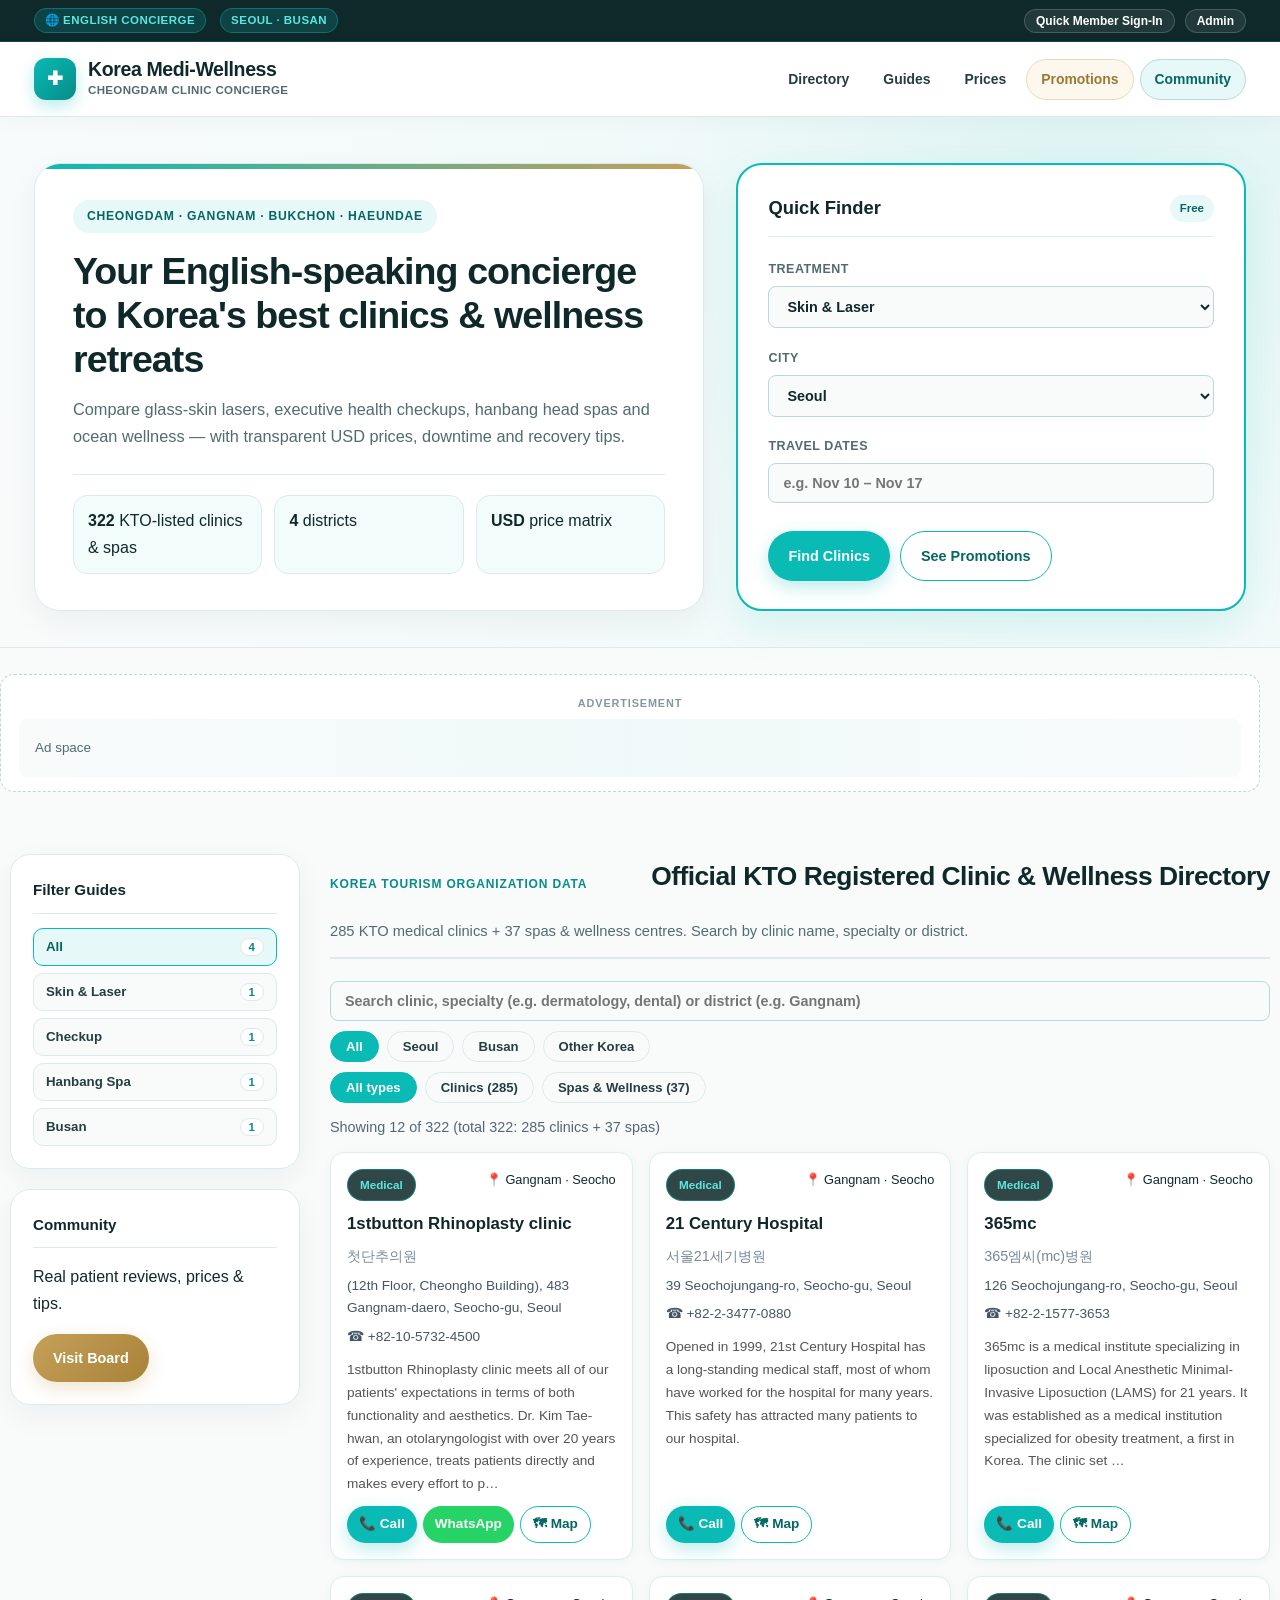
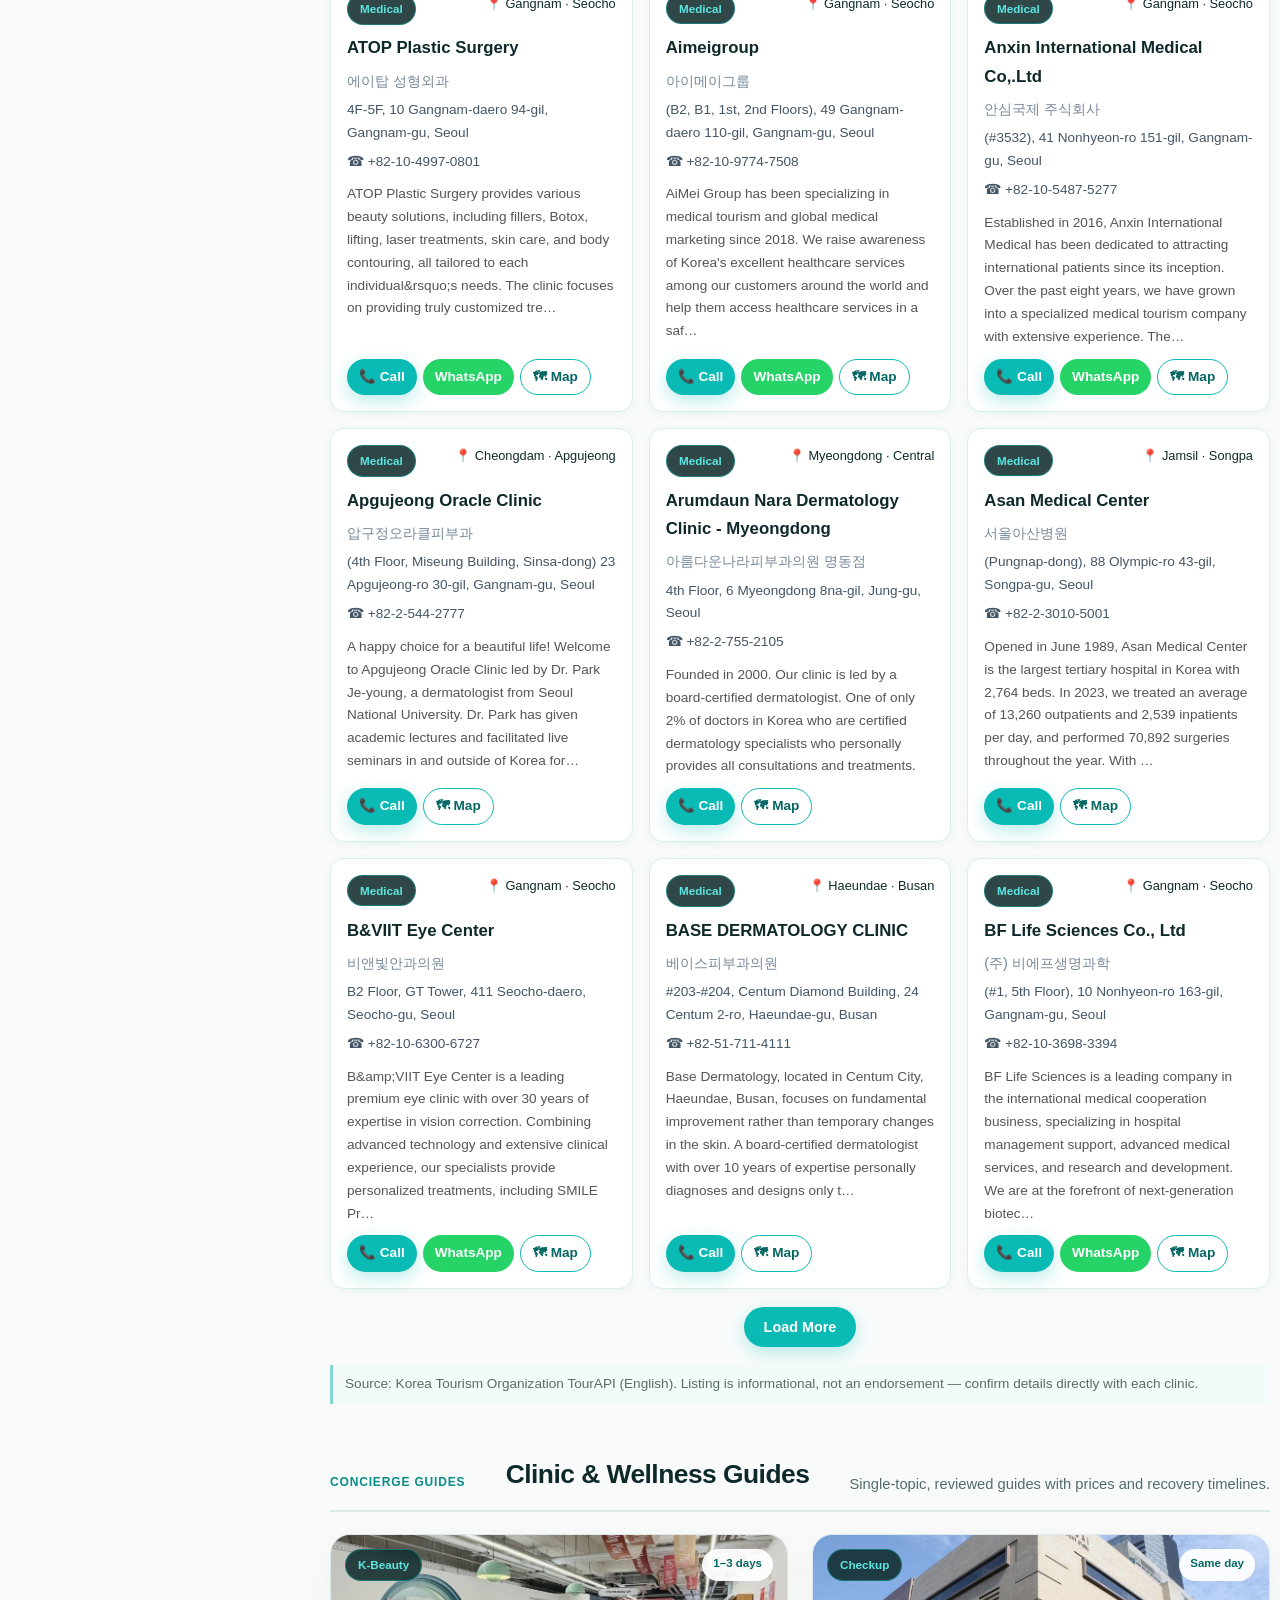
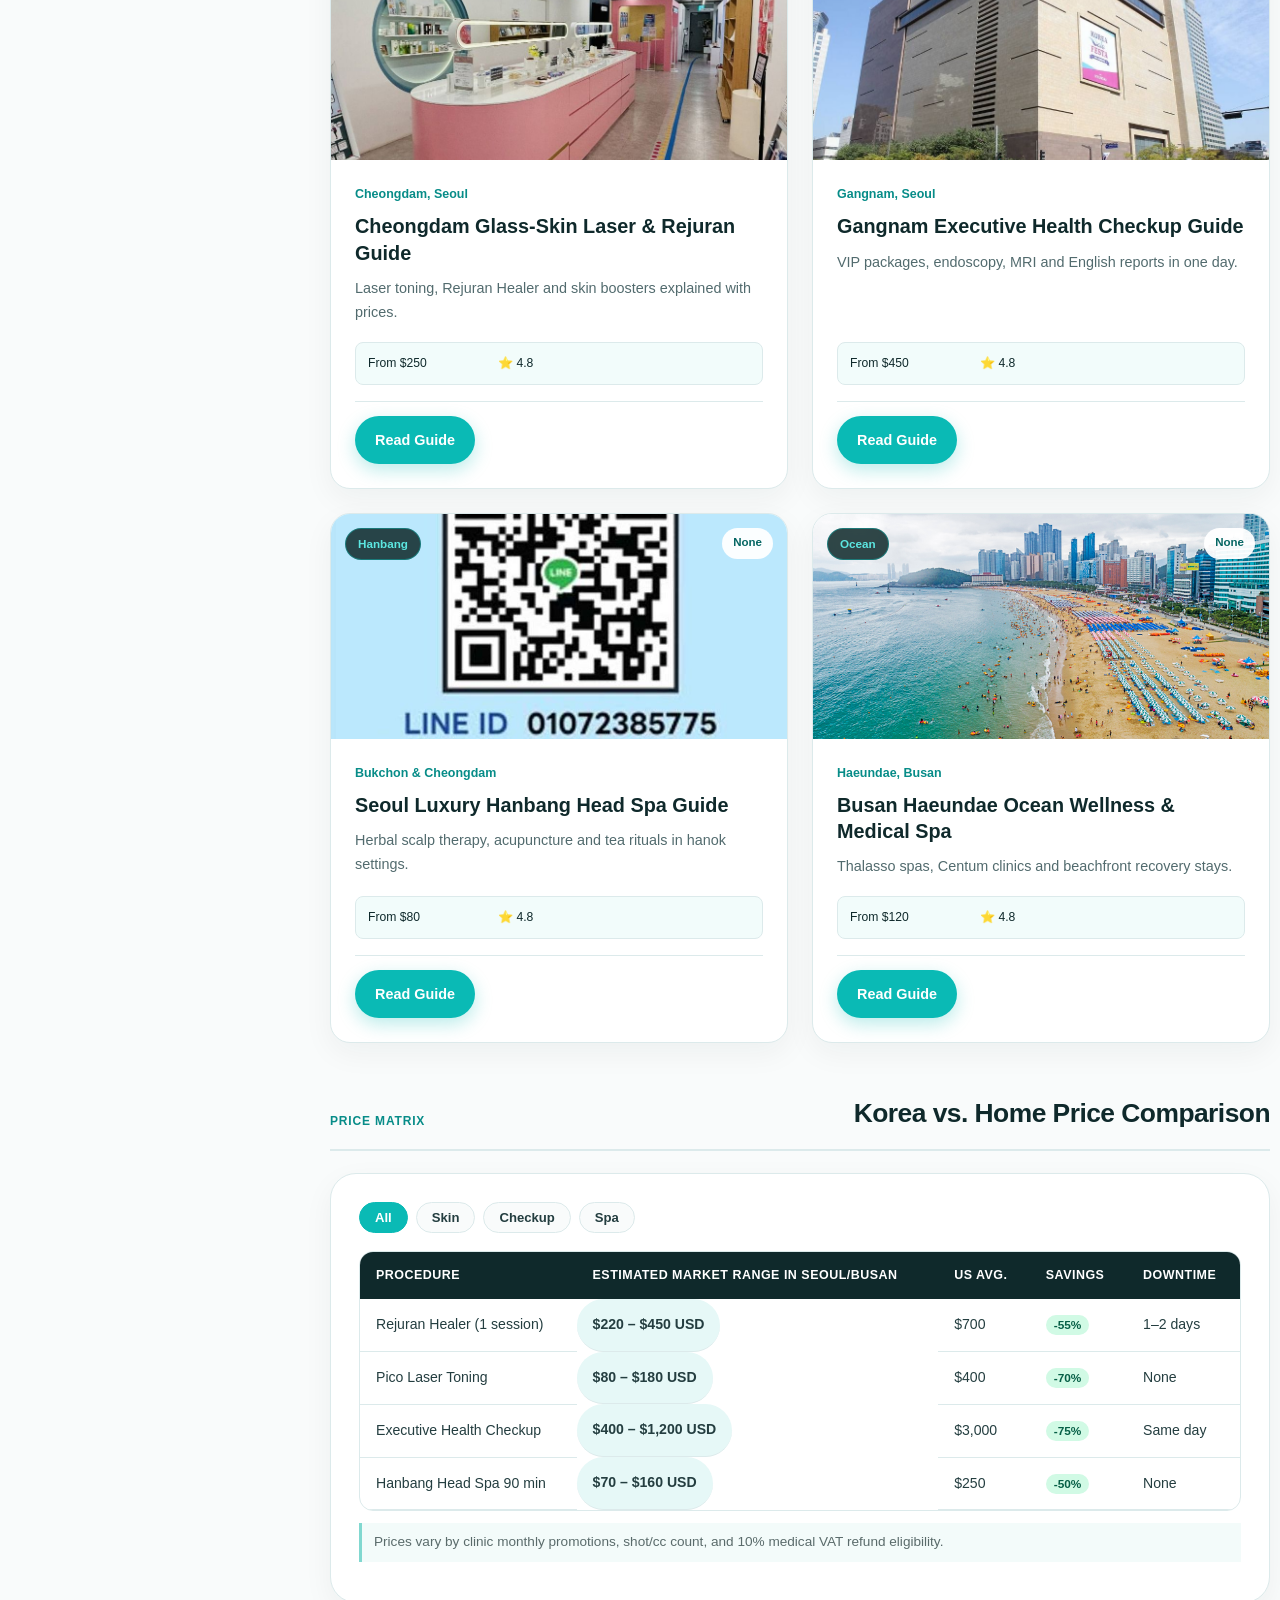
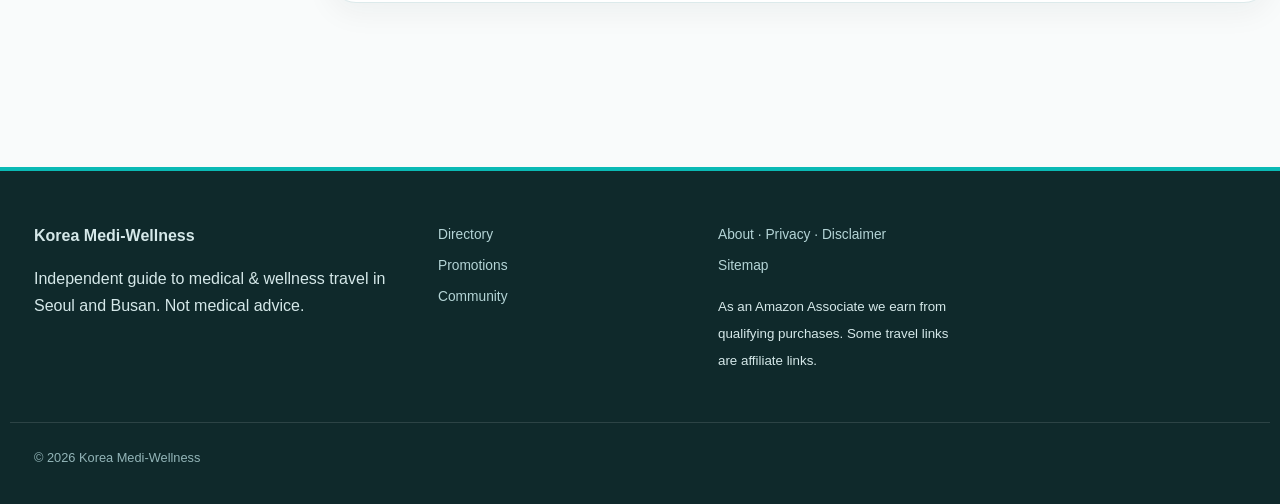
==== commit 4568c133: "Add KTO clinic & wellness directory (322 entries), price ranges, sample ad labels, direct travel lin" ====
--- a/index.html
+++ b/index.html
@@ -1,21 +1,24 @@
-<!DOCTYPE html><html lang="en"><head><meta charset="utf-8"><meta name="viewport" content="width=device-width,initial-scale=1"><title>Korea Medi-Wellness | Cheongdam Clinic Directory & Concierge</title><meta name="description" content="English guide to Cheongdam, Gangnam, Seoul and Busan clinics, K-beauty treatments, health checkups and wellness spas."><link rel="stylesheet" href="assets/mediwell-styles.css"></head><body>
+<!DOCTYPE html><html lang="en"><head><meta charset="utf-8"><meta name="viewport" content="width=device-width,initial-scale=1"><title>Korea Medi-Wellness | Cheongdam Clinic Directory & Concierge</title><meta name="description" content="English guide to Cheongdam, Gangnam, Seoul and Busan clinics, K-beauty treatments, health checkups and wellness spas."><link rel="stylesheet" href="assets/mediwell-styles.css"><script src="https://emrldtp.cc/NTkxMjc3.js?t=591277" async></script></head><body>
 <div class="top-concierge-bar"><div class="container top-concierge-inner"><div class="top-concierge-left"><span class="concierge-pill">🌐 English Concierge</span><span class="concierge-pill">Seoul · Busan</span></div><div class="top-concierge-right"><button class="top-util-btn" data-member-btn>Quick Member Sign-In</button><button class="top-util-btn" data-admin-btn>Admin</button></div></div></div>
 <header class="site-header"><div class="container header-inner"><a class="brand-logo" href="index.html"><span class="brand-mark">✚</span><span class="brand-text-wrap"><span class="brand-name">Korea Medi-Wellness</span><span class="brand-sub">Cheongdam Clinic Concierge</span></span></a><nav class="main-nav"><a class="nav-item" href="index.html">Directory</a><a class="nav-item" href="index.html#guides">Guides</a><a class="nav-item" href="index.html#matrix">Prices</a><a class="nav-item nav-item-promo" href="promotions.html">Promotions</a><a class="nav-item nav-item-community" href="community.html">Community</a></nav></div></header>
-<section class="concierge-hero"><div class="container hero-grid"><div class="hero-copy-card"><div class="hero-eyebrow">Cheongdam · Gangnam · Bukchon · Haeundae</div><h1 class="hero-title">Your English-speaking concierge to Korea's best clinics &amp; wellness retreats</h1><p class="hero-desc">Compare glass-skin lasers, executive health checkups, hanbang head spas and ocean wellness — with transparent USD prices, downtime and recovery tips.</p><div class="hero-trust-strip"><div class="trust-metric"><b>120+</b> clinics reviewed</div><div class="trust-metric"><b>4</b> districts</div><div class="trust-metric"><b>USD</b> price matrix</div></div></div>
+<section class="concierge-hero"><div class="container hero-grid"><div class="hero-copy-card"><div class="hero-eyebrow">Cheongdam · Gangnam · Bukchon · Haeundae</div><h1 class="hero-title">Your English-speaking concierge to Korea's best clinics &amp; wellness retreats</h1><p class="hero-desc">Compare glass-skin lasers, executive health checkups, hanbang head spas and ocean wellness — with transparent USD prices, downtime and recovery tips.</p><div class="hero-trust-strip"><div class="trust-metric"><b>322</b> KTO-listed clinics &amp; spas</div><div class="trust-metric"><b>4</b> districts</div><div class="trust-metric"><b>USD</b> price matrix</div></div></div>
 <div class="quick-finder-card"><div class="finder-header"><div class="finder-title">Quick Finder</div><span class="finder-badge">Free</span></div><div class="finder-group"><label class="finder-label">Treatment</label><select class="finder-select"><option>Skin &amp; Laser</option><option>Health Checkup</option><option>Hanbang &amp; Spa</option><option>Ocean Wellness</option></select></div><div class="finder-group"><label class="finder-label">City</label><select class="finder-select"><option>Seoul</option><option>Busan</option></select></div><div class="finder-group"><label class="finder-label">Travel dates</label><input class="finder-input" type="text" placeholder="e.g. Nov 10 – Nov 17"></div><div class="finder-actions"><a class="btn btn-tiffany" href="#guides">Find Clinics</a><a class="btn btn-outline-mint" href="promotions.html">See Promotions</a></div></div></div></section>
 <div class="adsense-slot-wrap container"><div class="adsense-label">Advertisement</div><div class="adsense-placeholder-inner">Ad space</div></div>
 <div class="container portal-layout"><aside class="sticky-concierge-sidebar"><div class="sidebar-panel"><div class="sidebar-panel-title">Filter Guides</div><div class="filter-pill-list" data-target="#guidesGrid"><button class="filter-pill-btn active" data-filter="all">All <span class="filter-pill-count">4</span></button><button class="filter-pill-btn" data-filter="skin">Skin &amp; Laser <span class="filter-pill-count">1</span></button><button class="filter-pill-btn" data-filter="checkup">Checkup <span class="filter-pill-count">1</span></button><button class="filter-pill-btn" data-filter="spa">Hanbang Spa <span class="filter-pill-count">1</span></button><button class="filter-pill-btn" data-filter="busan">Busan <span class="filter-pill-count">1</span></button></div></div><div class="sidebar-panel"><div class="sidebar-panel-title">Community</div><p>Real patient reviews, prices &amp; tips.</p><a class="btn btn-gold" href="community.html">Visit Board</a></div></aside>
-<main><section class="section-block" id="guides"><div class="section-header-bar"><div class="section-eyebrow">Concierge Guides</div><h2 class="section-title">Clinic &amp; Wellness Guides</h2><p class="section-subtitle">Single-topic, reviewed guides with prices and recovery timelines.</p></div><div class="guides-grid" id="guidesGrid">
+<main><section class="section-block" id="directory"><div class="section-header-bar"><div class="section-eyebrow">Korea Tourism Organization Data</div><h2 class="section-title">Official KTO Registered Clinic &amp; Wellness Directory</h2><p class="section-subtitle"><span id="ktoCount">285</span> KTO medical clinics + 37 spas &amp; wellness centres. Search by clinic name, specialty or district.</p></div>
+<div class="kto-controls"><input id="ktoSearch" class="finder-input" type="search" placeholder="Search clinic, specialty (e.g. dermatology, dental) or district (e.g. Gangnam)"><div class="matrix-tabs" id="ktoArea"><button class="matrix-tab active" data-a="all">All</button><button class="matrix-tab" data-a="Seoul">Seoul</button><button class="matrix-tab" data-a="Busan">Busan</button><button class="matrix-tab" data-a="Other Korea">Other Korea</button></div><div class="matrix-tabs" id="ktoType"><button class="matrix-tab active" data-t="all">All types</button><button class="matrix-tab" data-t="clinic">Clinics (285)</button><button class="matrix-tab" data-t="spa">Spas &amp; Wellness (37)</button></div></div>
+<div class="kto-meta" id="ktoMeta"></div><div class="kto-grid" id="ktoGrid"></div><div style="text-align:center;margin:18px 0"><button class="btn btn-tiffany" id="ktoMore">Load More</button></div><p class="price-note">Source: Korea Tourism Organization TourAPI (English). Listing is informational, not an endorsement — confirm details directly with each clinic.</p></section>
+<section class="section-block" id="guides"><div class="section-header-bar"><div class="section-eyebrow">Concierge Guides</div><h2 class="section-title">Clinic &amp; Wellness Guides</h2><p class="section-subtitle">Single-topic, reviewed guides with prices and recovery timelines.</p></div><div class="guides-grid" id="guidesGrid">
 <article class="guide-card" data-cat="skin"><div class="guide-card-media"><img src="assets/img/kbeauty-clinic-01.jpg" alt="Cheongdam Glass-Skin Laser &amp; Rejuran Guide"><div class="guide-badges-top"><span class="badge-mint">K-Beauty</span><span class="badge-downtime">1–3 days</span></div></div><div class="guide-card-body"><div class="guide-district-meta">Cheongdam, Seoul</div><h3 class="guide-card-title">Cheongdam Glass-Skin Laser &amp; Rejuran Guide</h3><p class="guide-card-excerpt">Laser toning, Rejuran Healer and skin boosters explained with prices.</p><div class="guide-metrics-bar"><span class="guide-Metrics-item">From $250</span><span class="guide-Metrics-item">⭐ 4.8</span></div><div class="guide-card-footer"><a class="btn btn-tiffany" href="posts/cheongdam-glass-skin-laser-rejuran-guide.html">Read Guide</a></div></div></article>
 <article class="guide-card" data-cat="checkup"><div class="guide-card-media"><img src="assets/img/gangnam-med-hub-01.jpg" alt="Gangnam Executive Health Checkup Guide"><div class="guide-badges-top"><span class="badge-mint">Checkup</span><span class="badge-downtime">Same day</span></div></div><div class="guide-card-body"><div class="guide-district-meta">Gangnam, Seoul</div><h3 class="guide-card-title">Gangnam Executive Health Checkup Guide</h3><p class="guide-card-excerpt">VIP packages, endoscopy, MRI and English reports in one day.</p><div class="guide-metrics-bar"><span class="guide-Metrics-item">From $450</span><span class="guide-Metrics-item">⭐ 4.8</span></div><div class="guide-card-footer"><a class="btn btn-tiffany" href="posts/gangnam-executive-health-checkup-guide.html">Read Guide</a></div></div></article>
 <article class="guide-card" data-cat="spa"><div class="guide-card-media"><img src="assets/img/hanbang-clinic-01.jpg" alt="Seoul Luxury Hanbang Head Spa Guide"><div class="guide-badges-top"><span class="badge-mint">Hanbang</span><span class="badge-downtime">None</span></div></div><div class="guide-card-body"><div class="guide-district-meta">Bukchon &amp; Cheongdam</div><h3 class="guide-card-title">Seoul Luxury Hanbang Head Spa Guide</h3><p class="guide-card-excerpt">Herbal scalp therapy, acupuncture and tea rituals in hanok settings.</p><div class="guide-metrics-bar"><span class="guide-Metrics-item">From $80</span><span class="guide-Metrics-item">⭐ 4.8</span></div><div class="guide-card-footer"><a class="btn btn-tiffany" href="posts/seoul-luxury-hanbang-head-spa-guide.html">Read Guide</a></div></div></article>
 <article class="guide-card" data-cat="busan"><div class="guide-card-media"><img src="assets/img/busan-haeundae-beach-01.jpg" alt="Busan Haeundae Ocean Wellness &amp; Medical Spa"><div class="guide-badges-top"><span class="badge-mint">Ocean</span><span class="badge-downtime">None</span></div></div><div class="guide-card-body"><div class="guide-district-meta">Haeundae, Busan</div><h3 class="guide-card-title">Busan Haeundae Ocean Wellness &amp; Medical Spa</h3><p class="guide-card-excerpt">Thalasso spas, Centum clinics and beachfront recovery stays.</p><div class="guide-metrics-bar"><span class="guide-Metrics-item">From $120</span><span class="guide-Metrics-item">⭐ 4.8</span></div><div class="guide-card-footer"><a class="btn btn-tiffany" href="posts/busan-haeundae-ocean-wellness-medical-spa-guide.html">Read Guide</a></div></div></article>
 </div></section>
-<section class="section-block" id="matrix"><div class="section-header-bar"><div class="section-eyebrow">Price Matrix</div><h2 class="section-title">Korea vs. Home Price Comparison</h2></div><div class="matrix-shell"><div class="matrix-controls"><div class="matrix-tabs" data-target="#matrixBody"><button class="matrix-tab active" data-filter="all">All</button><button class="matrix-tab" data-filter="skin">Skin</button><button class="matrix-tab" data-filter="checkup">Checkup</button><button class="matrix-tab" data-filter="spa">Spa</button></div></div><div class="matrix-table-wrap"><table class="matrix-table"><thead><tr><th>Procedure</th><th>Korea</th><th>US avg.</th><th>Savings</th><th>Downtime</th></tr></thead><tbody id="matrixBody">
-<tr data-cat="skin"><td>Rejuran Healer (1 session)</td><td class="price-tag-usd">$250–350</td><td>$700</td><td><span class="savings-pill">-55%</span></td><td>1–2 days</td></tr>
-<tr data-cat="skin"><td>Pico Laser Toning</td><td class="price-tag-usd">$80–150</td><td>$400</td><td><span class="savings-pill">-70%</span></td><td>None</td></tr>
-<tr data-cat="checkup"><td>Executive Health Checkup</td><td class="price-tag-usd">$450–900</td><td>$3,000</td><td><span class="savings-pill">-75%</span></td><td>Same day</td></tr>
-<tr data-cat="spa"><td>Hanbang Head Spa 90 min</td><td class="price-tag-usd">$80–140</td><td>$250</td><td><span class="savings-pill">-50%</span></td><td>None</td></tr>
-</tbody></table></div></div></section></main></div>
+<section class="section-block" id="matrix"><div class="section-header-bar"><div class="section-eyebrow">Price Matrix</div><h2 class="section-title">Korea vs. Home Price Comparison</h2></div><div class="matrix-shell"><div class="matrix-controls"><div class="matrix-tabs" data-target="#matrixBody"><button class="matrix-tab active" data-filter="all">All</button><button class="matrix-tab" data-filter="skin">Skin</button><button class="matrix-tab" data-filter="checkup">Checkup</button><button class="matrix-tab" data-filter="spa">Spa</button></div></div><div class="matrix-table-wrap"><table class="matrix-table"><thead><tr><th>Procedure</th><th>Estimated Market Range in Seoul/Busan</th><th>US avg.</th><th>Savings</th><th>Downtime</th></tr></thead><tbody id="matrixBody">
+<tr data-cat="skin"><td>Rejuran Healer (1 session)</td><td class="price-tag-usd">$220 – $450 USD</td><td>$700</td><td><span class="savings-pill">-55%</span></td><td>1–2 days</td></tr>
+<tr data-cat="skin"><td>Pico Laser Toning</td><td class="price-tag-usd">$80 – $180 USD</td><td>$400</td><td><span class="savings-pill">-70%</span></td><td>None</td></tr>
+<tr data-cat="checkup"><td>Executive Health Checkup</td><td class="price-tag-usd">$400 – $1,200 USD</td><td>$3,000</td><td><span class="savings-pill">-75%</span></td><td>Same day</td></tr>
+<tr data-cat="spa"><td>Hanbang Head Spa 90 min</td><td class="price-tag-usd">$70 – $160 USD</td><td>$250</td><td><span class="savings-pill">-50%</span></td><td>None</td></tr>
+</tbody></table></div><p class="price-note">Prices vary by clinic monthly promotions, shot/cc count, and 10% medical VAT refund eligibility.</p></div></section></main></div>
 <footer class="site-footer"><div class="container footer-grid"><div class="footer-col"><b>Korea Medi-Wellness</b><p>Independent guide to medical &amp; wellness travel in Seoul and Busan. Not medical advice.</p></div><div class="footer-col"><ul class="footer-links"><li><a href="index.html">Directory</a></li><li><a href="promotions.html">Promotions</a></li><li><a href="community.html">Community</a></li></ul></div><div class="footer-col"><ul class="footer-links"><li><a href="posts/about-privacy-disclaimer.html">About · Privacy · Disclaimer</a></li><li><a href="sitemap.xml">Sitemap</a></li></ul><p><small>As an Amazon Associate we earn from qualifying purchases. Some travel links are affiliate links.</small></p></div></div><div class="container footer-bottom">© 2026 Korea Medi-Wellness</div></footer>
-<script src="assets/mediwell-app.js"></script></body></html>
+<script src="assets/tourapi-clinics.js"></script><script src="assets/kto-directory.js"></script><script src="assets/mediwell-app.js"></script></body></html>
--- a/assets/mediwell-styles.css
+++ b/assets/mediwell-styles.css
@@ -1624,3 +1624,7 @@
     font-size: 1.75rem;
   }
 }
+.kto-controls{display:flex;flex-direction:column;gap:10px;margin-bottom:12px}.kto-meta{font-size:.9rem;color:#567;margin:6px 0 12px}
+.kto-grid{display:grid;grid-template-columns:repeat(auto-fill,minmax(260px,1fr));gap:16px}.kto-card{background:#fff;border:1px solid #d9efec;border-radius:14px;padding:16px;display:flex;flex-direction:column;gap:6px;box-shadow:0 2px 10px rgba(0,80,80,.05)}
+.kto-card-top{display:flex;justify-content:space-between;gap:6px;font-size:.8rem}.kto-title{font-size:1.05rem;margin:4px 0 0}.kto-ko{color:#789;font-size:.9rem}.kto-addr,.kto-tel{font-size:.85rem;color:#456}.kto-ov{font-size:.85rem;color:#555;margin:4px 0}
+.kto-actions{display:flex;flex-wrap:wrap;gap:6px;margin-top:auto}.kto-actions .btn{padding:6px 12px;font-size:.85rem}.btn-wa{background:#25D366;color:#fff}.price-note{font-size:.85rem;color:#5a6b6b;background:#f3fbfa;border-left:3px solid #81d8d0;padding:8px 12px;margin:12px 0}
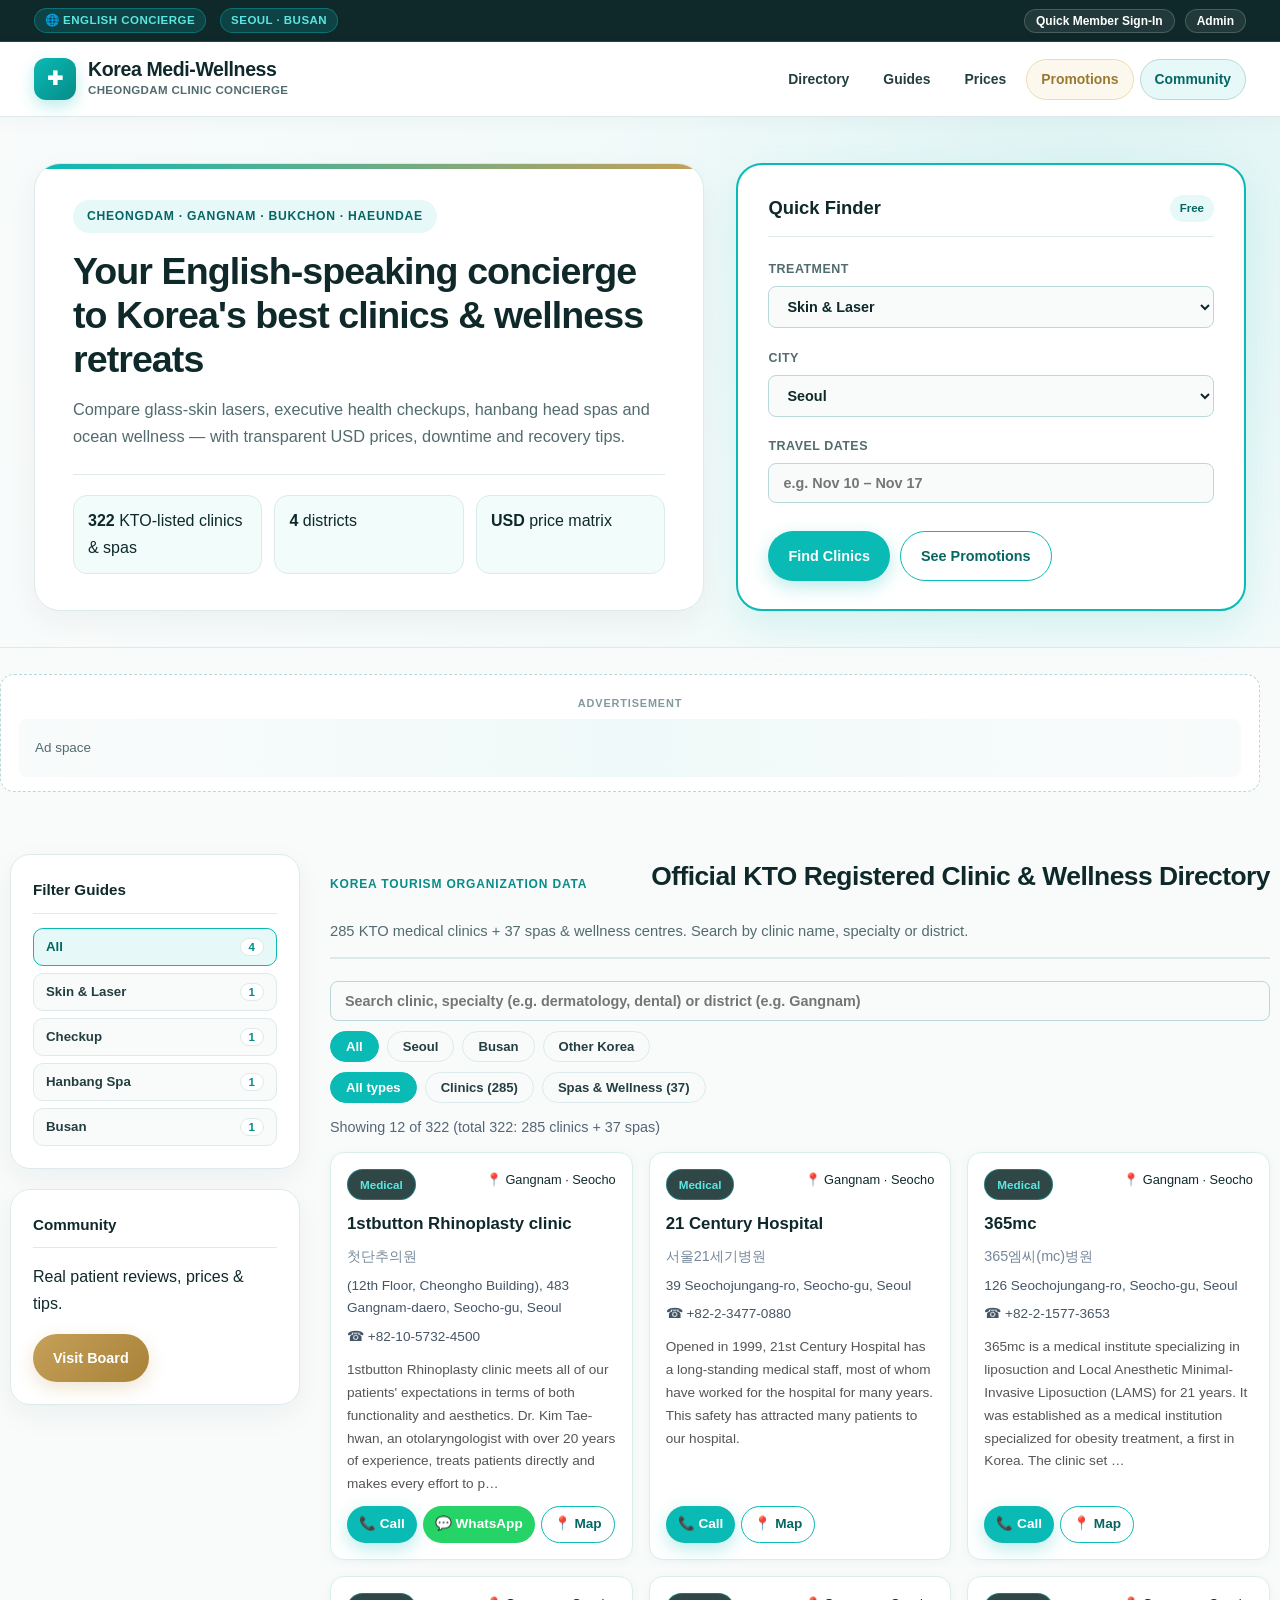
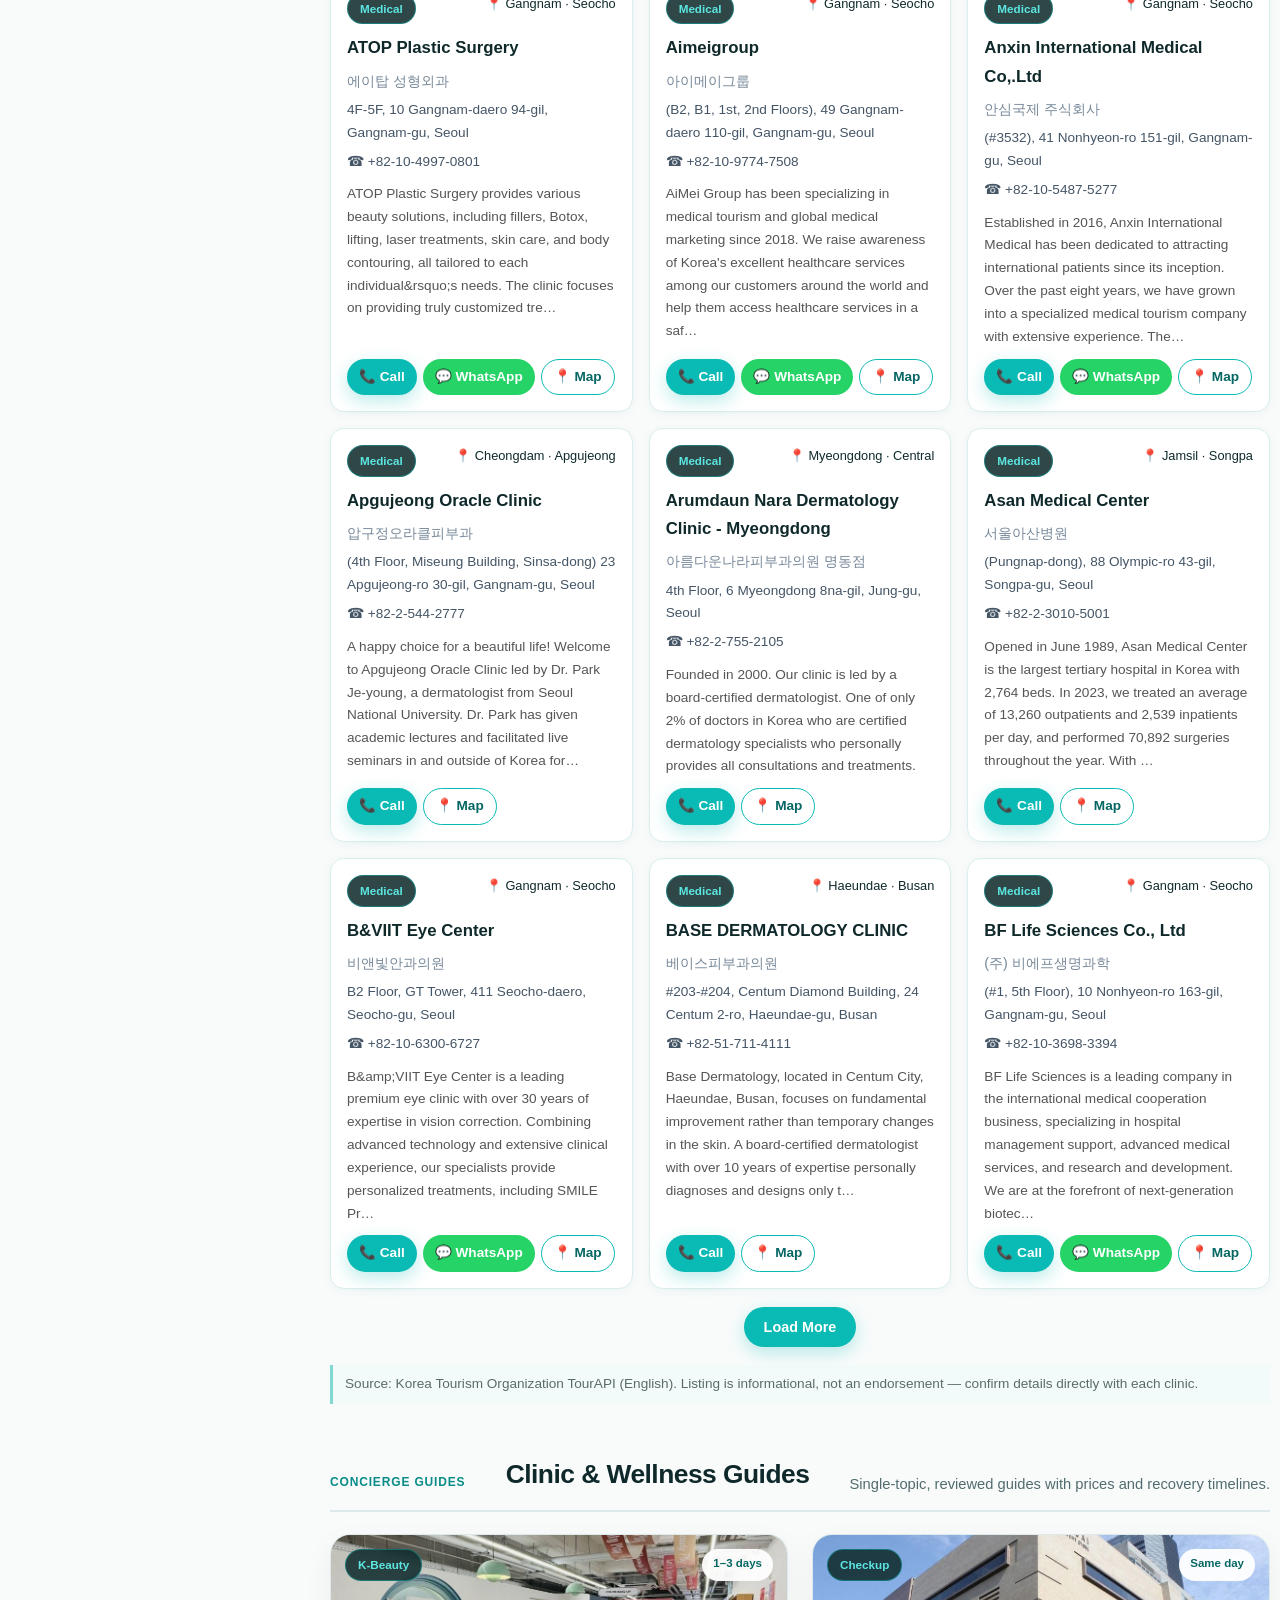
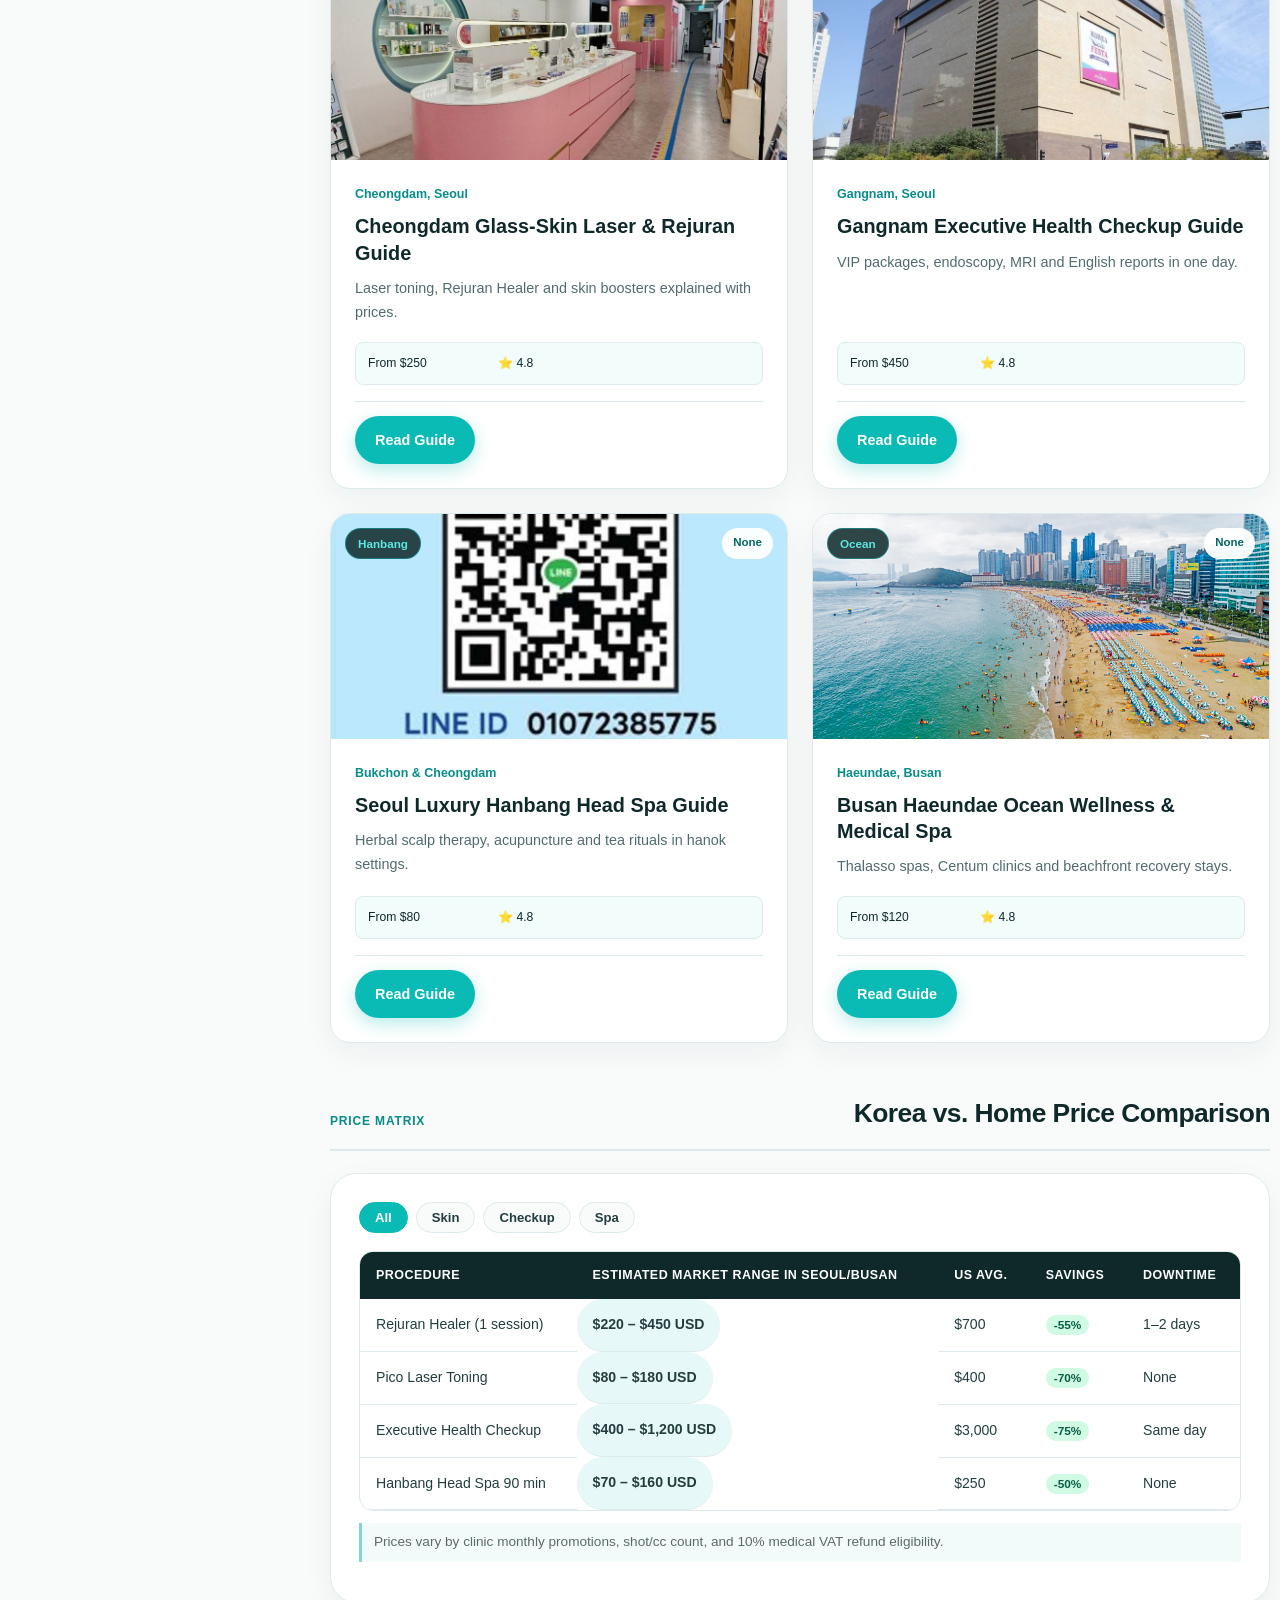
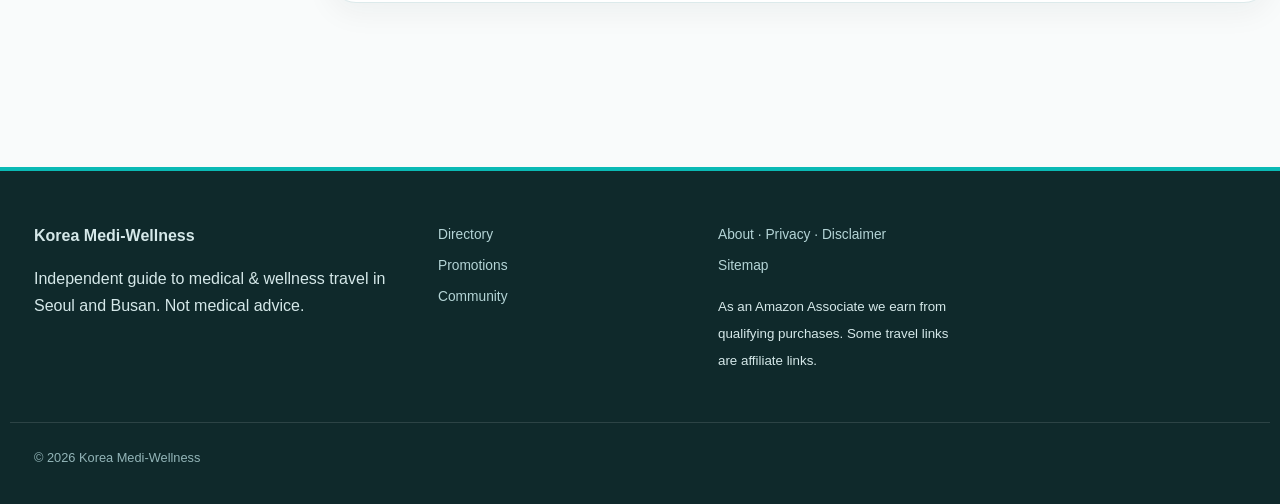
==== commit 64a8bd46: "Mobile: slim top bar, swipe nav, compact hero/finder, hide sidebar, compact KTO cards (6 initial), s" ====
--- a/index.html
+++ b/index.html
@@ -8,7 +8,7 @@
 <main><section class="section-block" id="directory"><div class="section-header-bar"><div class="section-eyebrow">Korea Tourism Organization Data</div><h2 class="section-title">Official KTO Registered Clinic &amp; Wellness Directory</h2><p class="section-subtitle"><span id="ktoCount">285</span> KTO medical clinics + 37 spas &amp; wellness centres. Search by clinic name, specialty or district.</p></div>
 <div class="kto-controls"><input id="ktoSearch" class="finder-input" type="search" placeholder="Search clinic, specialty (e.g. dermatology, dental) or district (e.g. Gangnam)"><div class="matrix-tabs" id="ktoArea"><button class="matrix-tab active" data-a="all">All</button><button class="matrix-tab" data-a="Seoul">Seoul</button><button class="matrix-tab" data-a="Busan">Busan</button><button class="matrix-tab" data-a="Other Korea">Other Korea</button></div><div class="matrix-tabs" id="ktoType"><button class="matrix-tab active" data-t="all">All types</button><button class="matrix-tab" data-t="clinic">Clinics (285)</button><button class="matrix-tab" data-t="spa">Spas &amp; Wellness (37)</button></div></div>
 <div class="kto-meta" id="ktoMeta"></div><div class="kto-grid" id="ktoGrid"></div><div style="text-align:center;margin:18px 0"><button class="btn btn-tiffany" id="ktoMore">Load More</button></div><p class="price-note">Source: Korea Tourism Organization TourAPI (English). Listing is informational, not an endorsement — confirm details directly with each clinic.</p></section>
-<section class="section-block" id="guides"><div class="section-header-bar"><div class="section-eyebrow">Concierge Guides</div><h2 class="section-title">Clinic &amp; Wellness Guides</h2><p class="section-subtitle">Single-topic, reviewed guides with prices and recovery timelines.</p></div><div class="guides-grid" id="guidesGrid">
+<section class="section-block" id="guides"><div class="section-header-bar"><div class="section-eyebrow">Concierge Guides</div><h2 class="section-title">Clinic &amp; Wellness Guides</h2><p class="section-subtitle">Single-topic, reviewed guides with prices and recovery timelines.</p></div><div class="filter-pill-list mobile-guide-chips" data-target="#guidesGrid"><button class="filter-pill-btn active" data-filter="all">All <span class="filter-pill-count">4</span></button><button class="filter-pill-btn" data-filter="skin">Skin &amp; Laser <span class="filter-pill-count">1</span></button><button class="filter-pill-btn" data-filter="checkup">Checkup <span class="filter-pill-count">1</span></button><button class="filter-pill-btn" data-filter="spa">Hanbang Spa <span class="filter-pill-count">1</span></button><button class="filter-pill-btn" data-filter="busan">Busan <span class="filter-pill-count">1</span></button></div><div class="guides-grid" id="guidesGrid">
 <article class="guide-card" data-cat="skin"><div class="guide-card-media"><img src="assets/img/kbeauty-clinic-01.jpg" alt="Cheongdam Glass-Skin Laser &amp; Rejuran Guide"><div class="guide-badges-top"><span class="badge-mint">K-Beauty</span><span class="badge-downtime">1–3 days</span></div></div><div class="guide-card-body"><div class="guide-district-meta">Cheongdam, Seoul</div><h3 class="guide-card-title">Cheongdam Glass-Skin Laser &amp; Rejuran Guide</h3><p class="guide-card-excerpt">Laser toning, Rejuran Healer and skin boosters explained with prices.</p><div class="guide-metrics-bar"><span class="guide-Metrics-item">From $250</span><span class="guide-Metrics-item">⭐ 4.8</span></div><div class="guide-card-footer"><a class="btn btn-tiffany" href="posts/cheongdam-glass-skin-laser-rejuran-guide.html">Read Guide</a></div></div></article>
 <article class="guide-card" data-cat="checkup"><div class="guide-card-media"><img src="assets/img/gangnam-med-hub-01.jpg" alt="Gangnam Executive Health Checkup Guide"><div class="guide-badges-top"><span class="badge-mint">Checkup</span><span class="badge-downtime">Same day</span></div></div><div class="guide-card-body"><div class="guide-district-meta">Gangnam, Seoul</div><h3 class="guide-card-title">Gangnam Executive Health Checkup Guide</h3><p class="guide-card-excerpt">VIP packages, endoscopy, MRI and English reports in one day.</p><div class="guide-metrics-bar"><span class="guide-Metrics-item">From $450</span><span class="guide-Metrics-item">⭐ 4.8</span></div><div class="guide-card-footer"><a class="btn btn-tiffany" href="posts/gangnam-executive-health-checkup-guide.html">Read Guide</a></div></div></article>
 <article class="guide-card" data-cat="spa"><div class="guide-card-media"><img src="assets/img/hanbang-clinic-01.jpg" alt="Seoul Luxury Hanbang Head Spa Guide"><div class="guide-badges-top"><span class="badge-mint">Hanbang</span><span class="badge-downtime">None</span></div></div><div class="guide-card-body"><div class="guide-district-meta">Bukchon &amp; Cheongdam</div><h3 class="guide-card-title">Seoul Luxury Hanbang Head Spa Guide</h3><p class="guide-card-excerpt">Herbal scalp therapy, acupuncture and tea rituals in hanok settings.</p><div class="guide-metrics-bar"><span class="guide-Metrics-item">From $80</span><span class="guide-Metrics-item">⭐ 4.8</span></div><div class="guide-card-footer"><a class="btn btn-tiffany" href="posts/seoul-luxury-hanbang-head-spa-guide.html">Read Guide</a></div></div></article>
--- a/assets/mediwell-styles.css
+++ b/assets/mediwell-styles.css
@@ -1628,3 +1628,68 @@
 .kto-grid{display:grid;grid-template-columns:repeat(auto-fill,minmax(260px,1fr));gap:16px}.kto-card{background:#fff;border:1px solid #d9efec;border-radius:14px;padding:16px;display:flex;flex-direction:column;gap:6px;box-shadow:0 2px 10px rgba(0,80,80,.05)}
 .kto-card-top{display:flex;justify-content:space-between;gap:6px;font-size:.8rem}.kto-title{font-size:1.05rem;margin:4px 0 0}.kto-ko{color:#789;font-size:.9rem}.kto-addr,.kto-tel{font-size:.85rem;color:#456}.kto-ov{font-size:.85rem;color:#555;margin:4px 0}
 .kto-actions{display:flex;flex-wrap:wrap;gap:6px;margin-top:auto}.kto-actions .btn{padding:6px 12px;font-size:.85rem}.btn-wa{background:#25D366;color:#fff}.price-note{font-size:.85rem;color:#5a6b6b;background:#f3fbfa;border-left:3px solid #81d8d0;padding:8px 12px;margin:12px 0}
+
+/* ===== Mobile clean-up (desktop untouched) ===== */
+.mobile-guide-chips{display:none}
+@media (max-width: 768px){
+  .top-concierge-left .concierge-pill{display:none}
+  .top-concierge-bar{min-height:32px;padding:0}
+  .top-concierge-inner{min-height:32px;padding-top:4px;padding-bottom:4px;flex-wrap:nowrap;gap:8px}
+  .top-concierge-left::before{content:"KoreaPicks · Medi-Wellness";font-size:.68rem;font-weight:700;letter-spacing:.04em;white-space:nowrap}
+  .top-concierge-right{display:flex;gap:6px;flex-wrap:nowrap}
+  .top-util-btn{font-size:.68rem;padding:3px 9px;white-space:nowrap}
+  .top-util-btn[data-member-btn]{font-size:0}
+  .top-util-btn[data-member-btn]::after{content:"Sign-In";font-size:.68rem}
+  .main-nav{display:flex;flex-wrap:nowrap!important;overflow-x:auto;white-space:nowrap;-webkit-overflow-scrolling:touch;scrollbar-width:none;gap:6px;padding:6px 0;max-width:100%}
+  .main-nav::-webkit-scrollbar{display:none}
+  .main-nav .nav-item{flex:0 0 auto;padding:6px 12px;font-size:.8rem;border-radius:999px}
+  .header-inner{flex-wrap:wrap;gap:6px;padding-top:8px;padding-bottom:6px}
+  .concierge-hero{padding:14px 0}
+  .hero-grid{gap:12px}
+  .hero-copy-card{padding:18px 16px}
+  .hero-title{font-size:1.35rem;line-height:1.3;margin:6px 0}
+  .hero-desc{font-size:.88rem;line-height:1.5;display:-webkit-box;-webkit-line-clamp:2;-webkit-box-orient:vertical;overflow:hidden;margin:0}
+  .hero-trust-strip{display:none}
+  .quick-finder-card{padding:14px;display:grid;grid-template-columns:1fr 1fr;gap:8px 10px}
+  .quick-finder-card .finder-header,.quick-finder-card .finder-actions{grid-column:1/-1;margin:0}
+  .quick-finder-card .finder-group{margin:0;min-width:0}
+  .quick-finder-card .finder-label{font-size:.68rem}
+  .quick-finder-card .finder-select,.quick-finder-card .finder-input{padding:8px;font-size:.85rem;width:100%}
+  .sticky-concierge-sidebar{display:none!important}
+  .portal-layout{display:block}
+  .mobile-guide-chips{display:flex;flex-wrap:nowrap;overflow-x:auto;gap:6px;margin:0 0 12px;scrollbar-width:none;-webkit-overflow-scrolling:touch}
+  .mobile-guide-chips::-webkit-scrollbar,.matrix-tabs::-webkit-scrollbar{display:none}
+  .mobile-guide-chips .filter-pill-btn{flex:0 0 auto;width:auto;white-space:nowrap;padding:6px 12px;font-size:.8rem}
+  .section-block{padding:20px 0}
+  .section-title{font-size:1.25rem}
+  .section-subtitle{font-size:.85rem}
+  .matrix-tabs{display:flex;flex-wrap:nowrap!important;overflow-x:auto;scrollbar-width:none;-webkit-overflow-scrolling:touch;gap:6px}
+  .matrix-tab{flex:0 0 auto;white-space:nowrap;padding:6px 12px;font-size:.78rem}
+  .kto-grid{grid-template-columns:1fr;gap:10px}
+  .kto-card{padding:14px}
+  .kto-title{font-size:1rem;margin:6px 0 2px}
+  .kto-addr,.kto-tel,.kto-ko{font-size:.78rem}
+  .kto-ov{display:-webkit-box;-webkit-line-clamp:2;-webkit-box-orient:vertical;overflow:hidden;font-size:.82rem;margin:6px 0}
+  .kto-actions{display:flex;flex-wrap:nowrap;gap:6px}
+  .kto-actions .btn{flex:1 1 0;min-width:0;padding:8px 4px;font-size:.75rem;white-space:nowrap;text-align:center}
+  .matrix-table-wrap{overflow-x:auto;-webkit-overflow-scrolling:touch;position:relative}
+  .matrix-table-wrap::before{content:"← swipe →";display:block;text-align:right;font-size:.7rem;opacity:.55;padding:2px 4px}
+  .matrix-table th,.matrix-table td{padding:8px 10px;font-size:.82rem}
+  .article-shell{display:flex;flex-direction:column}
+  .article-sidebar{order:2;position:static!important;width:100%;margin-top:14px}
+  .article-sidebar .sidebar-panel{padding:14px}
+  .travel-btn-grid{display:grid!important;grid-template-columns:1fr 1fr;gap:8px}
+  .travel-btn-grid .btn{padding:8px 6px;font-size:.78rem;text-align:center}
+  .article-main{padding:18px 14px}
+  .toc-box{padding:12px 14px;margin:12px 0}
+  .toc-list{font-size:.85rem}
+  .article-h1{font-size:1.4rem}
+  .recovery-card-grid{display:grid;grid-template-columns:1fr 1fr;gap:8px}
+  .article-content .btn-agoda,.article-content .btn-trip,.article-content .btn-klook{padding:8px 6px;font-size:.78rem}
+}
+@media (max-width: 768px){
+  .hero-eyebrow{font-size:.66rem;padding:4px 10px}
+  .quick-finder-card .finder-actions{display:grid;grid-template-columns:1fr 1fr;gap:8px}
+  .quick-finder-card .finder-actions .btn{padding:9px 6px;font-size:.82rem}
+}
+@media (max-width: 768px){.portal-layout{padding-left:14px!important;padding-right:14px!important}}
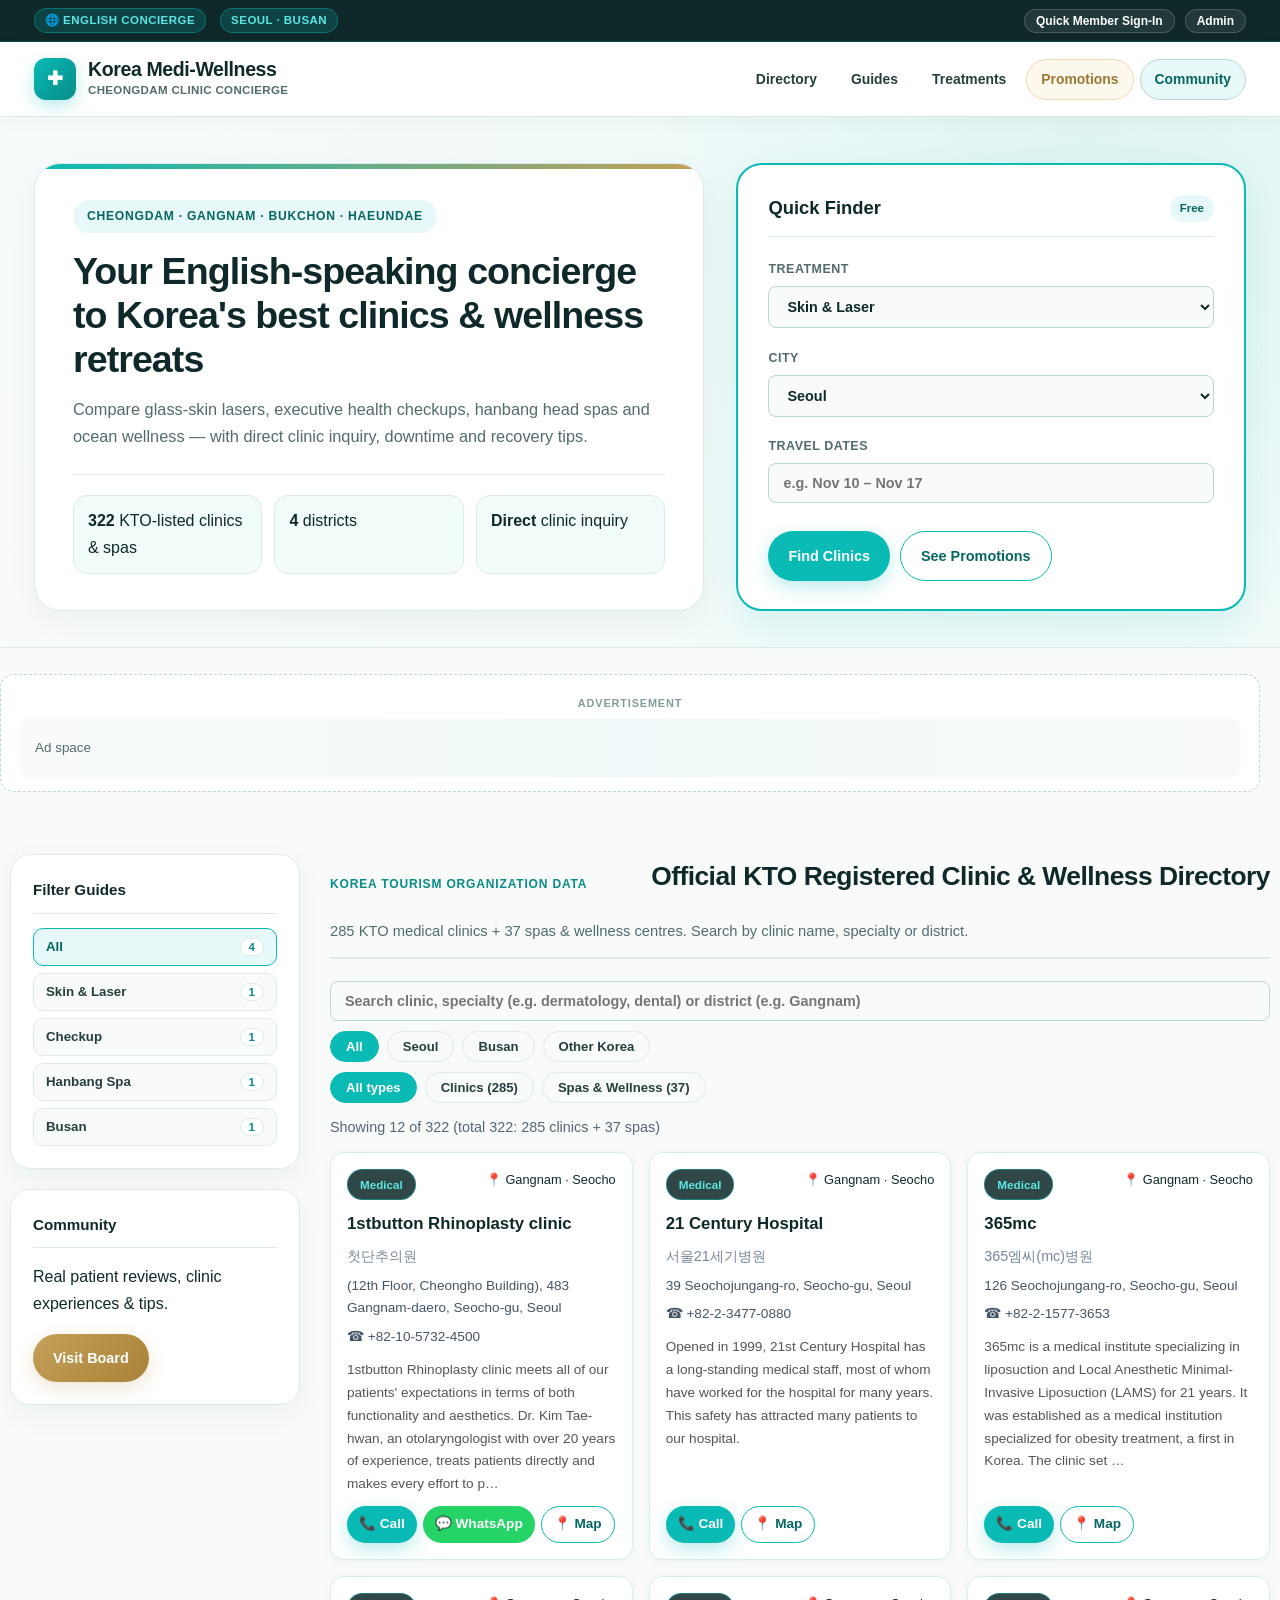
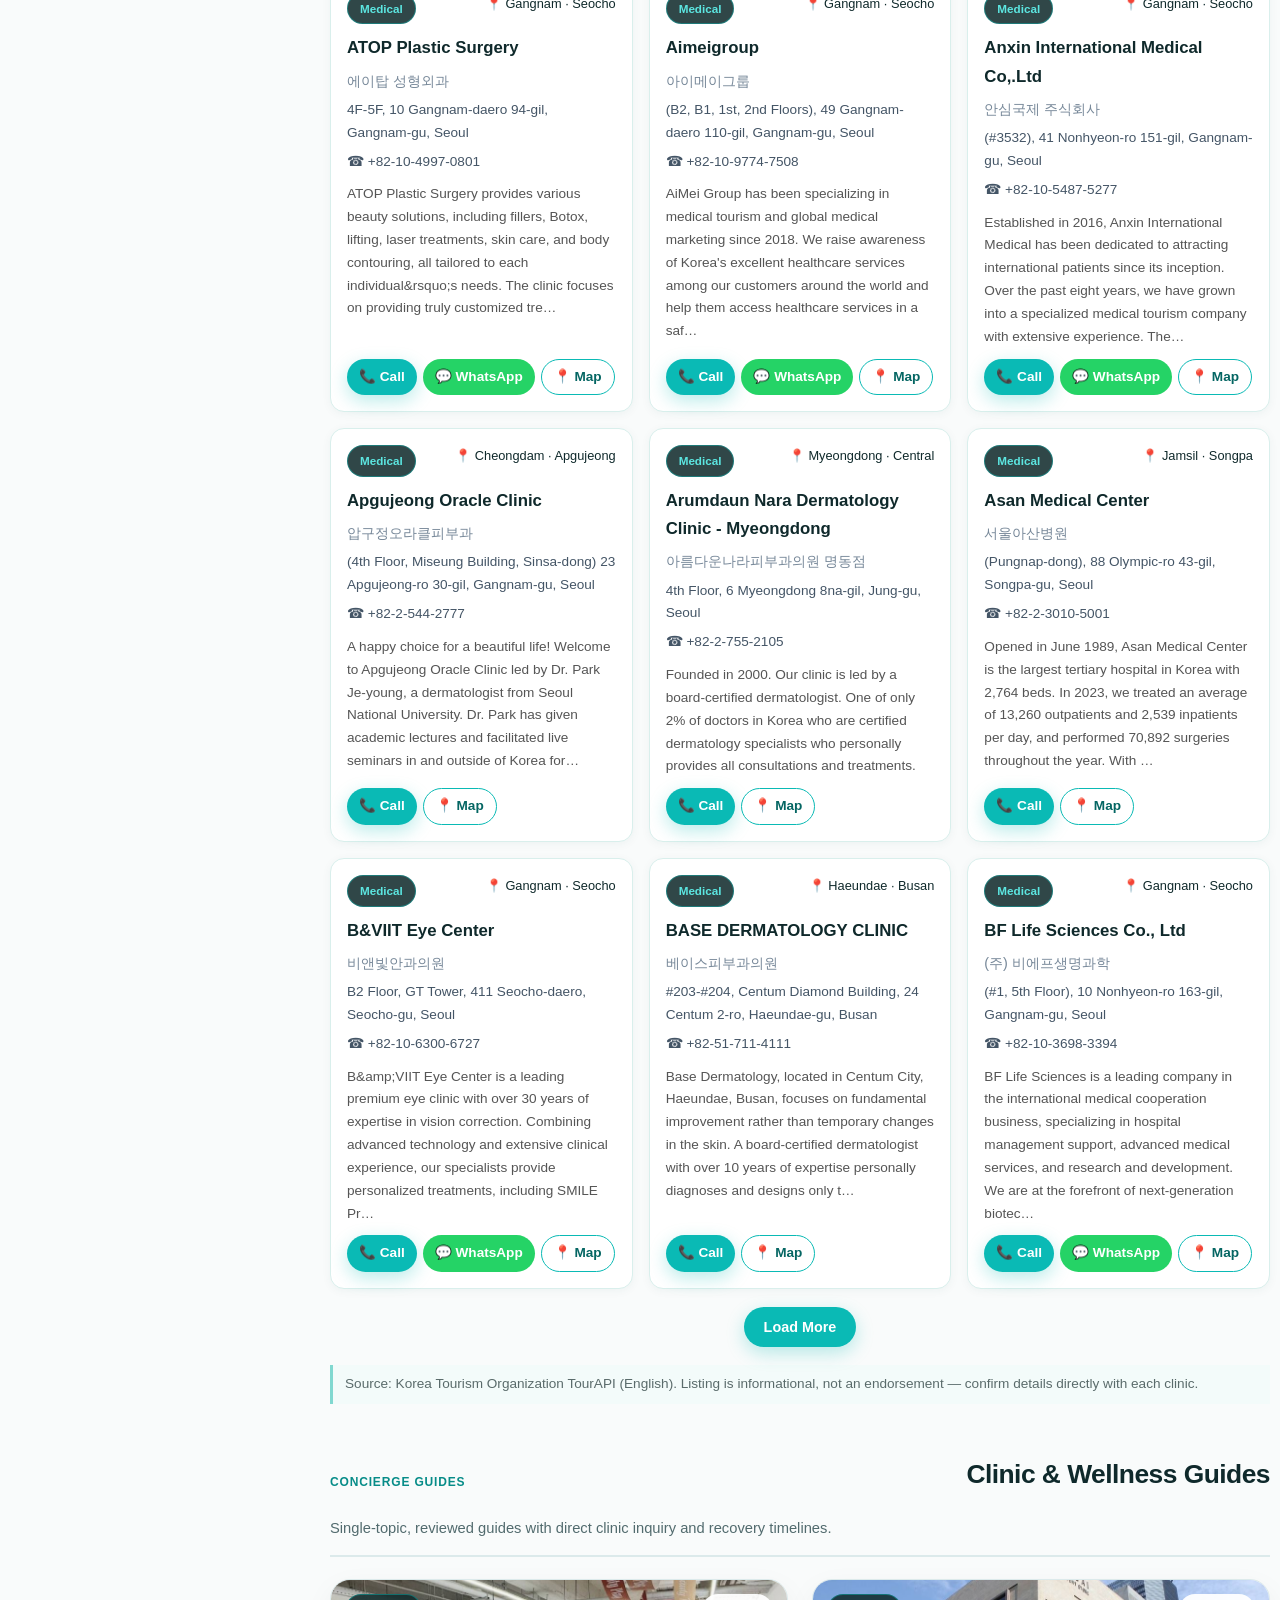
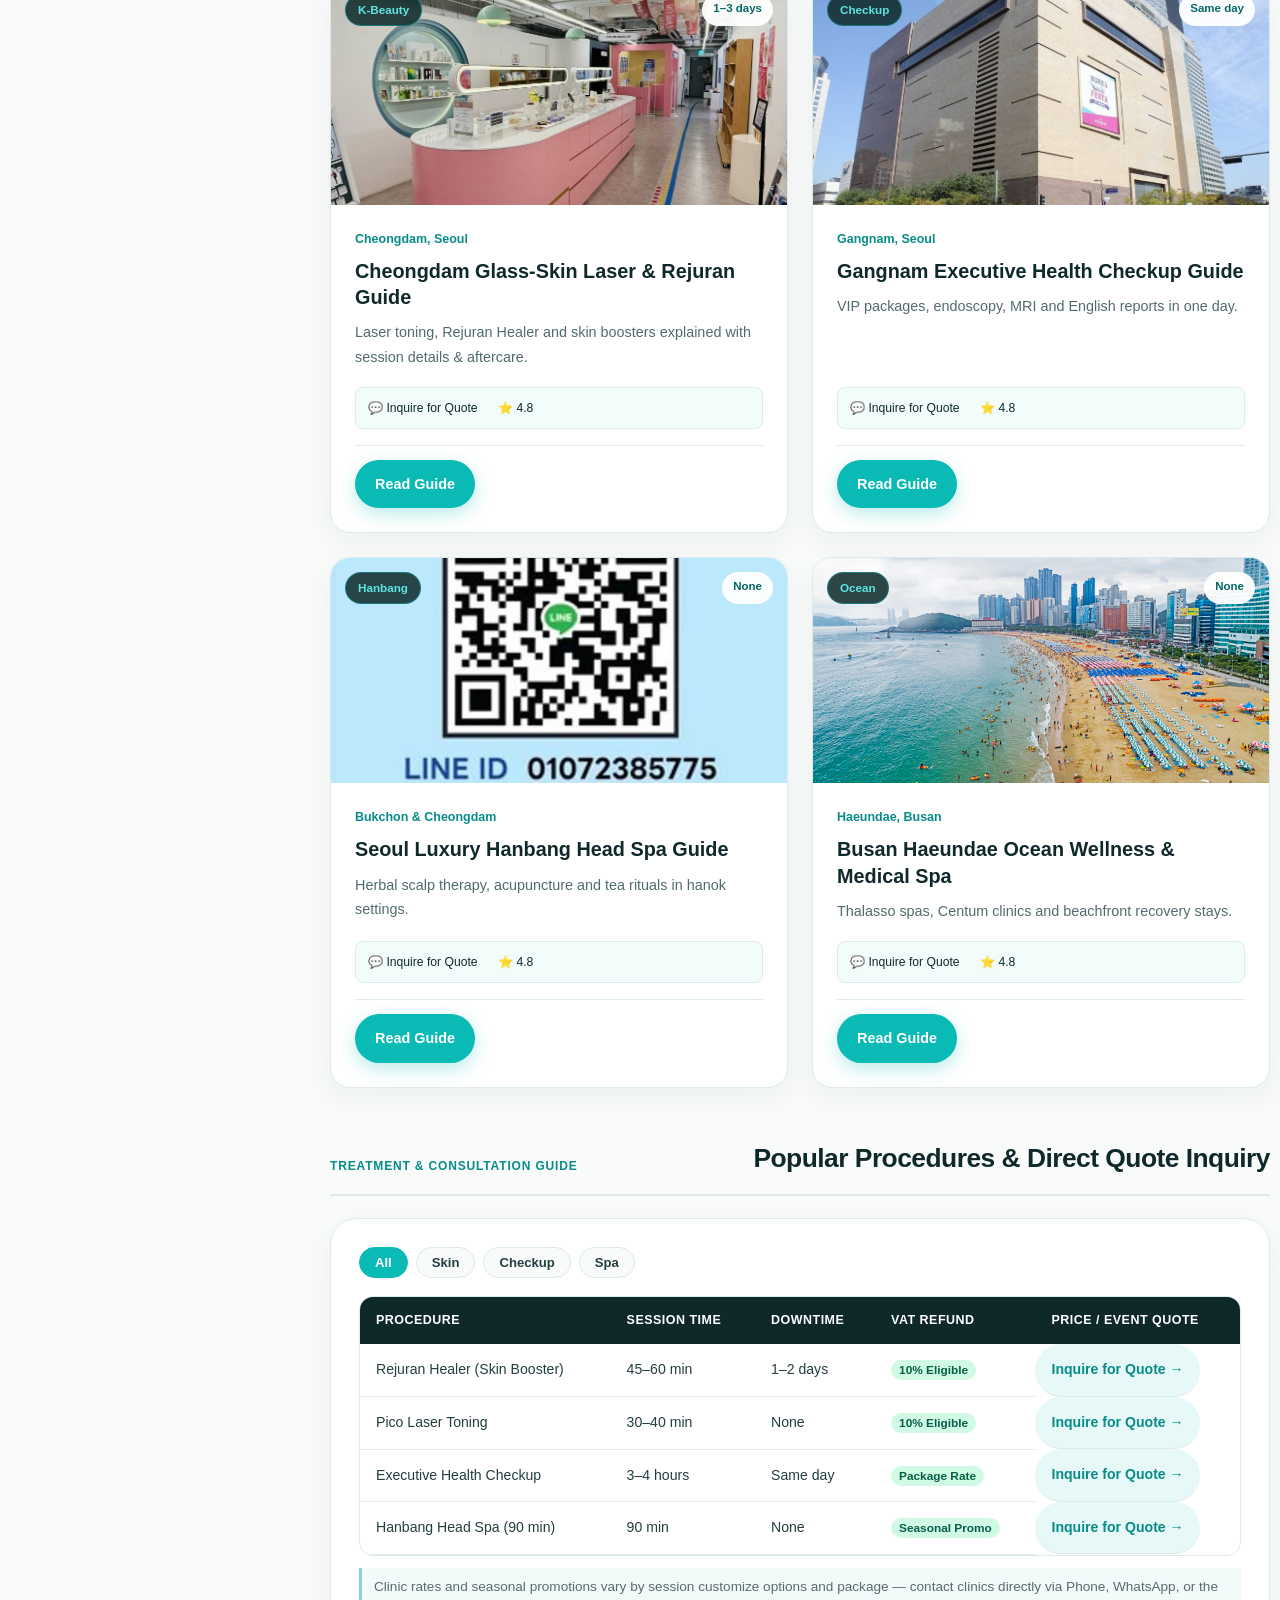
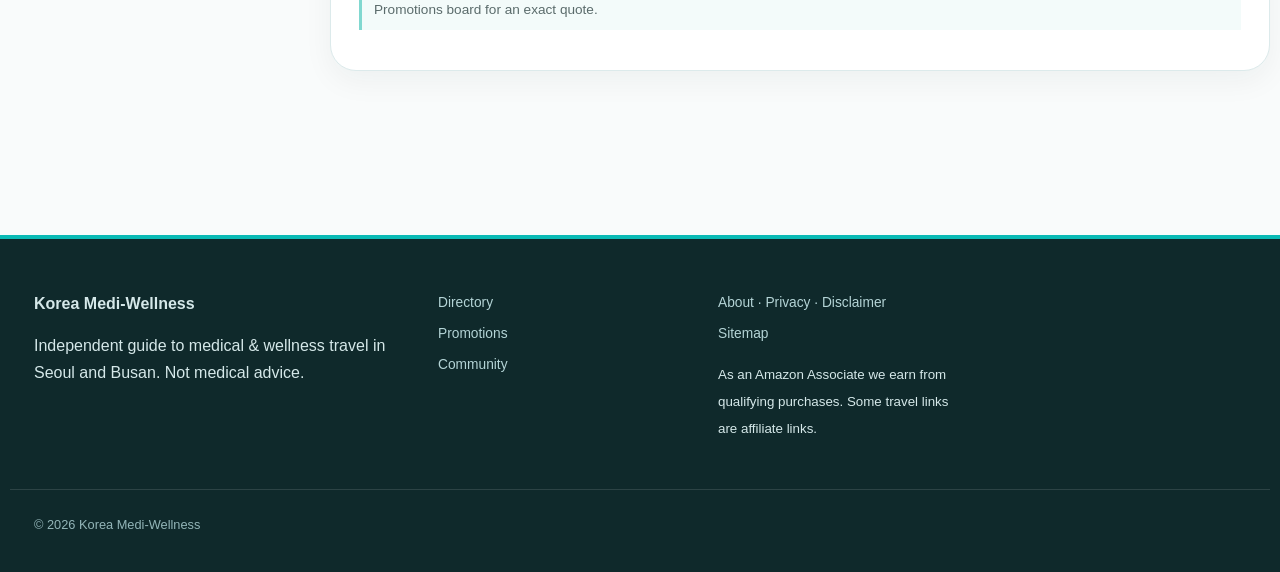
==== commit 0a3e471b: "Change all treatment prices to direct clinic inquiry / event quote" ====
--- a/index.html
+++ b/index.html
@@ -1,24 +1,24 @@
 <!DOCTYPE html><html lang="en"><head><meta charset="utf-8"><meta name="viewport" content="width=device-width,initial-scale=1"><title>Korea Medi-Wellness | Cheongdam Clinic Directory & Concierge</title><meta name="description" content="English guide to Cheongdam, Gangnam, Seoul and Busan clinics, K-beauty treatments, health checkups and wellness spas."><link rel="stylesheet" href="assets/mediwell-styles.css"><script src="https://emrldtp.cc/NTkxMjc3.js?t=591277" async></script></head><body>
 <div class="top-concierge-bar"><div class="container top-concierge-inner"><div class="top-concierge-left"><span class="concierge-pill">🌐 English Concierge</span><span class="concierge-pill">Seoul · Busan</span></div><div class="top-concierge-right"><button class="top-util-btn" data-member-btn>Quick Member Sign-In</button><button class="top-util-btn" data-admin-btn>Admin</button></div></div></div>
-<header class="site-header"><div class="container header-inner"><a class="brand-logo" href="index.html"><span class="brand-mark">✚</span><span class="brand-text-wrap"><span class="brand-name">Korea Medi-Wellness</span><span class="brand-sub">Cheongdam Clinic Concierge</span></span></a><nav class="main-nav"><a class="nav-item" href="index.html">Directory</a><a class="nav-item" href="index.html#guides">Guides</a><a class="nav-item" href="index.html#matrix">Prices</a><a class="nav-item nav-item-promo" href="promotions.html">Promotions</a><a class="nav-item nav-item-community" href="community.html">Community</a></nav></div></header>
-<section class="concierge-hero"><div class="container hero-grid"><div class="hero-copy-card"><div class="hero-eyebrow">Cheongdam · Gangnam · Bukchon · Haeundae</div><h1 class="hero-title">Your English-speaking concierge to Korea's best clinics &amp; wellness retreats</h1><p class="hero-desc">Compare glass-skin lasers, executive health checkups, hanbang head spas and ocean wellness — with transparent USD prices, downtime and recovery tips.</p><div class="hero-trust-strip"><div class="trust-metric"><b>322</b> KTO-listed clinics &amp; spas</div><div class="trust-metric"><b>4</b> districts</div><div class="trust-metric"><b>USD</b> price matrix</div></div></div>
+<header class="site-header"><div class="container header-inner"><a class="brand-logo" href="index.html"><span class="brand-mark">✚</span><span class="brand-text-wrap"><span class="brand-name">Korea Medi-Wellness</span><span class="brand-sub">Cheongdam Clinic Concierge</span></span></a><nav class="main-nav"><a class="nav-item" href="index.html">Directory</a><a class="nav-item" href="index.html#guides">Guides</a><a class="nav-item" href="index.html#matrix">Treatments</a><a class="nav-item nav-item-promo" href="promotions.html">Promotions</a><a class="nav-item nav-item-community" href="community.html">Community</a></nav></div></header>
+<section class="concierge-hero"><div class="container hero-grid"><div class="hero-copy-card"><div class="hero-eyebrow">Cheongdam · Gangnam · Bukchon · Haeundae</div><h1 class="hero-title">Your English-speaking concierge to Korea's best clinics &amp; wellness retreats</h1><p class="hero-desc">Compare glass-skin lasers, executive health checkups, hanbang head spas and ocean wellness — with direct clinic inquiry, downtime and recovery tips.</p><div class="hero-trust-strip"><div class="trust-metric"><b>322</b> KTO-listed clinics &amp; spas</div><div class="trust-metric"><b>4</b> districts</div><div class="trust-metric"><b>Direct</b> clinic inquiry</div></div></div>
 <div class="quick-finder-card"><div class="finder-header"><div class="finder-title">Quick Finder</div><span class="finder-badge">Free</span></div><div class="finder-group"><label class="finder-label">Treatment</label><select class="finder-select"><option>Skin &amp; Laser</option><option>Health Checkup</option><option>Hanbang &amp; Spa</option><option>Ocean Wellness</option></select></div><div class="finder-group"><label class="finder-label">City</label><select class="finder-select"><option>Seoul</option><option>Busan</option></select></div><div class="finder-group"><label class="finder-label">Travel dates</label><input class="finder-input" type="text" placeholder="e.g. Nov 10 – Nov 17"></div><div class="finder-actions"><a class="btn btn-tiffany" href="#guides">Find Clinics</a><a class="btn btn-outline-mint" href="promotions.html">See Promotions</a></div></div></div></section>
 <div class="adsense-slot-wrap container"><div class="adsense-label">Advertisement</div><div class="adsense-placeholder-inner">Ad space</div></div>
-<div class="container portal-layout"><aside class="sticky-concierge-sidebar"><div class="sidebar-panel"><div class="sidebar-panel-title">Filter Guides</div><div class="filter-pill-list" data-target="#guidesGrid"><button class="filter-pill-btn active" data-filter="all">All <span class="filter-pill-count">4</span></button><button class="filter-pill-btn" data-filter="skin">Skin &amp; Laser <span class="filter-pill-count">1</span></button><button class="filter-pill-btn" data-filter="checkup">Checkup <span class="filter-pill-count">1</span></button><button class="filter-pill-btn" data-filter="spa">Hanbang Spa <span class="filter-pill-count">1</span></button><button class="filter-pill-btn" data-filter="busan">Busan <span class="filter-pill-count">1</span></button></div></div><div class="sidebar-panel"><div class="sidebar-panel-title">Community</div><p>Real patient reviews, prices &amp; tips.</p><a class="btn btn-gold" href="community.html">Visit Board</a></div></aside>
+<div class="container portal-layout"><aside class="sticky-concierge-sidebar"><div class="sidebar-panel"><div class="sidebar-panel-title">Filter Guides</div><div class="filter-pill-list" data-target="#guidesGrid"><button class="filter-pill-btn active" data-filter="all">All <span class="filter-pill-count">4</span></button><button class="filter-pill-btn" data-filter="skin">Skin &amp; Laser <span class="filter-pill-count">1</span></button><button class="filter-pill-btn" data-filter="checkup">Checkup <span class="filter-pill-count">1</span></button><button class="filter-pill-btn" data-filter="spa">Hanbang Spa <span class="filter-pill-count">1</span></button><button class="filter-pill-btn" data-filter="busan">Busan <span class="filter-pill-count">1</span></button></div></div><div class="sidebar-panel"><div class="sidebar-panel-title">Community</div><p>Real patient reviews, clinic experiences &amp; tips.</p><a class="btn btn-gold" href="community.html">Visit Board</a></div></aside>
 <main><section class="section-block" id="directory"><div class="section-header-bar"><div class="section-eyebrow">Korea Tourism Organization Data</div><h2 class="section-title">Official KTO Registered Clinic &amp; Wellness Directory</h2><p class="section-subtitle"><span id="ktoCount">285</span> KTO medical clinics + 37 spas &amp; wellness centres. Search by clinic name, specialty or district.</p></div>
 <div class="kto-controls"><input id="ktoSearch" class="finder-input" type="search" placeholder="Search clinic, specialty (e.g. dermatology, dental) or district (e.g. Gangnam)"><div class="matrix-tabs" id="ktoArea"><button class="matrix-tab active" data-a="all">All</button><button class="matrix-tab" data-a="Seoul">Seoul</button><button class="matrix-tab" data-a="Busan">Busan</button><button class="matrix-tab" data-a="Other Korea">Other Korea</button></div><div class="matrix-tabs" id="ktoType"><button class="matrix-tab active" data-t="all">All types</button><button class="matrix-tab" data-t="clinic">Clinics (285)</button><button class="matrix-tab" data-t="spa">Spas &amp; Wellness (37)</button></div></div>
 <div class="kto-meta" id="ktoMeta"></div><div class="kto-grid" id="ktoGrid"></div><div style="text-align:center;margin:18px 0"><button class="btn btn-tiffany" id="ktoMore">Load More</button></div><p class="price-note">Source: Korea Tourism Organization TourAPI (English). Listing is informational, not an endorsement — confirm details directly with each clinic.</p></section>
-<section class="section-block" id="guides"><div class="section-header-bar"><div class="section-eyebrow">Concierge Guides</div><h2 class="section-title">Clinic &amp; Wellness Guides</h2><p class="section-subtitle">Single-topic, reviewed guides with prices and recovery timelines.</p></div><div class="filter-pill-list mobile-guide-chips" data-target="#guidesGrid"><button class="filter-pill-btn active" data-filter="all">All <span class="filter-pill-count">4</span></button><button class="filter-pill-btn" data-filter="skin">Skin &amp; Laser <span class="filter-pill-count">1</span></button><button class="filter-pill-btn" data-filter="checkup">Checkup <span class="filter-pill-count">1</span></button><button class="filter-pill-btn" data-filter="spa">Hanbang Spa <span class="filter-pill-count">1</span></button><button class="filter-pill-btn" data-filter="busan">Busan <span class="filter-pill-count">1</span></button></div><div class="guides-grid" id="guidesGrid">
-<article class="guide-card" data-cat="skin"><div class="guide-card-media"><img src="assets/img/kbeauty-clinic-01.jpg" alt="Cheongdam Glass-Skin Laser &amp; Rejuran Guide"><div class="guide-badges-top"><span class="badge-mint">K-Beauty</span><span class="badge-downtime">1–3 days</span></div></div><div class="guide-card-body"><div class="guide-district-meta">Cheongdam, Seoul</div><h3 class="guide-card-title">Cheongdam Glass-Skin Laser &amp; Rejuran Guide</h3><p class="guide-card-excerpt">Laser toning, Rejuran Healer and skin boosters explained with prices.</p><div class="guide-metrics-bar"><span class="guide-Metrics-item">From $250</span><span class="guide-Metrics-item">⭐ 4.8</span></div><div class="guide-card-footer"><a class="btn btn-tiffany" href="posts/cheongdam-glass-skin-laser-rejuran-guide.html">Read Guide</a></div></div></article>
-<article class="guide-card" data-cat="checkup"><div class="guide-card-media"><img src="assets/img/gangnam-med-hub-01.jpg" alt="Gangnam Executive Health Checkup Guide"><div class="guide-badges-top"><span class="badge-mint">Checkup</span><span class="badge-downtime">Same day</span></div></div><div class="guide-card-body"><div class="guide-district-meta">Gangnam, Seoul</div><h3 class="guide-card-title">Gangnam Executive Health Checkup Guide</h3><p class="guide-card-excerpt">VIP packages, endoscopy, MRI and English reports in one day.</p><div class="guide-metrics-bar"><span class="guide-Metrics-item">From $450</span><span class="guide-Metrics-item">⭐ 4.8</span></div><div class="guide-card-footer"><a class="btn btn-tiffany" href="posts/gangnam-executive-health-checkup-guide.html">Read Guide</a></div></div></article>
-<article class="guide-card" data-cat="spa"><div class="guide-card-media"><img src="assets/img/hanbang-clinic-01.jpg" alt="Seoul Luxury Hanbang Head Spa Guide"><div class="guide-badges-top"><span class="badge-mint">Hanbang</span><span class="badge-downtime">None</span></div></div><div class="guide-card-body"><div class="guide-district-meta">Bukchon &amp; Cheongdam</div><h3 class="guide-card-title">Seoul Luxury Hanbang Head Spa Guide</h3><p class="guide-card-excerpt">Herbal scalp therapy, acupuncture and tea rituals in hanok settings.</p><div class="guide-metrics-bar"><span class="guide-Metrics-item">From $80</span><span class="guide-Metrics-item">⭐ 4.8</span></div><div class="guide-card-footer"><a class="btn btn-tiffany" href="posts/seoul-luxury-hanbang-head-spa-guide.html">Read Guide</a></div></div></article>
-<article class="guide-card" data-cat="busan"><div class="guide-card-media"><img src="assets/img/busan-haeundae-beach-01.jpg" alt="Busan Haeundae Ocean Wellness &amp; Medical Spa"><div class="guide-badges-top"><span class="badge-mint">Ocean</span><span class="badge-downtime">None</span></div></div><div class="guide-card-body"><div class="guide-district-meta">Haeundae, Busan</div><h3 class="guide-card-title">Busan Haeundae Ocean Wellness &amp; Medical Spa</h3><p class="guide-card-excerpt">Thalasso spas, Centum clinics and beachfront recovery stays.</p><div class="guide-metrics-bar"><span class="guide-Metrics-item">From $120</span><span class="guide-Metrics-item">⭐ 4.8</span></div><div class="guide-card-footer"><a class="btn btn-tiffany" href="posts/busan-haeundae-ocean-wellness-medical-spa-guide.html">Read Guide</a></div></div></article>
+<section class="section-block" id="guides"><div class="section-header-bar"><div class="section-eyebrow">Concierge Guides</div><h2 class="section-title">Clinic &amp; Wellness Guides</h2><p class="section-subtitle">Single-topic, reviewed guides with direct clinic inquiry and recovery timelines.</p></div><div class="filter-pill-list mobile-guide-chips" data-target="#guidesGrid"><button class="filter-pill-btn active" data-filter="all">All <span class="filter-pill-count">4</span></button><button class="filter-pill-btn" data-filter="skin">Skin &amp; Laser <span class="filter-pill-count">1</span></button><button class="filter-pill-btn" data-filter="checkup">Checkup <span class="filter-pill-count">1</span></button><button class="filter-pill-btn" data-filter="spa">Hanbang Spa <span class="filter-pill-count">1</span></button><button class="filter-pill-btn" data-filter="busan">Busan <span class="filter-pill-count">1</span></button></div><div class="guides-grid" id="guidesGrid">
+<article class="guide-card" data-cat="skin"><div class="guide-card-media"><img src="assets/img/kbeauty-clinic-01.jpg" alt="Cheongdam Glass-Skin Laser &amp; Rejuran Guide"><div class="guide-badges-top"><span class="badge-mint">K-Beauty</span><span class="badge-downtime">1–3 days</span></div></div><div class="guide-card-body"><div class="guide-district-meta">Cheongdam, Seoul</div><h3 class="guide-card-title">Cheongdam Glass-Skin Laser &amp; Rejuran Guide</h3><p class="guide-card-excerpt">Laser toning, Rejuran Healer and skin boosters explained with session details &amp; aftercare.</p><div class="guide-metrics-bar"><span class="guide-Metrics-item">💬 Inquire for Quote</span><span class="guide-Metrics-item">⭐ 4.8</span></div><div class="guide-card-footer"><a class="btn btn-tiffany" href="posts/cheongdam-glass-skin-laser-rejuran-guide.html">Read Guide</a></div></div></article>
+<article class="guide-card" data-cat="checkup"><div class="guide-card-media"><img src="assets/img/gangnam-med-hub-01.jpg" alt="Gangnam Executive Health Checkup Guide"><div class="guide-badges-top"><span class="badge-mint">Checkup</span><span class="badge-downtime">Same day</span></div></div><div class="guide-card-body"><div class="guide-district-meta">Gangnam, Seoul</div><h3 class="guide-card-title">Gangnam Executive Health Checkup Guide</h3><p class="guide-card-excerpt">VIP packages, endoscopy, MRI and English reports in one day.</p><div class="guide-metrics-bar"><span class="guide-Metrics-item">💬 Inquire for Quote</span><span class="guide-Metrics-item">⭐ 4.8</span></div><div class="guide-card-footer"><a class="btn btn-tiffany" href="posts/gangnam-executive-health-checkup-guide.html">Read Guide</a></div></div></article>
+<article class="guide-card" data-cat="spa"><div class="guide-card-media"><img src="assets/img/hanbang-clinic-01.jpg" alt="Seoul Luxury Hanbang Head Spa Guide"><div class="guide-badges-top"><span class="badge-mint">Hanbang</span><span class="badge-downtime">None</span></div></div><div class="guide-card-body"><div class="guide-district-meta">Bukchon &amp; Cheongdam</div><h3 class="guide-card-title">Seoul Luxury Hanbang Head Spa Guide</h3><p class="guide-card-excerpt">Herbal scalp therapy, acupuncture and tea rituals in hanok settings.</p><div class="guide-metrics-bar"><span class="guide-Metrics-item">💬 Inquire for Quote</span><span class="guide-Metrics-item">⭐ 4.8</span></div><div class="guide-card-footer"><a class="btn btn-tiffany" href="posts/seoul-luxury-hanbang-head-spa-guide.html">Read Guide</a></div></div></article>
+<article class="guide-card" data-cat="busan"><div class="guide-card-media"><img src="assets/img/busan-haeundae-beach-01.jpg" alt="Busan Haeundae Ocean Wellness &amp; Medical Spa"><div class="guide-badges-top"><span class="badge-mint">Ocean</span><span class="badge-downtime">None</span></div></div><div class="guide-card-body"><div class="guide-district-meta">Haeundae, Busan</div><h3 class="guide-card-title">Busan Haeundae Ocean Wellness &amp; Medical Spa</h3><p class="guide-card-excerpt">Thalasso spas, Centum clinics and beachfront recovery stays.</p><div class="guide-metrics-bar"><span class="guide-Metrics-item">💬 Inquire for Quote</span><span class="guide-Metrics-item">⭐ 4.8</span></div><div class="guide-card-footer"><a class="btn btn-tiffany" href="posts/busan-haeundae-ocean-wellness-medical-spa-guide.html">Read Guide</a></div></div></article>
 </div></section>
-<section class="section-block" id="matrix"><div class="section-header-bar"><div class="section-eyebrow">Price Matrix</div><h2 class="section-title">Korea vs. Home Price Comparison</h2></div><div class="matrix-shell"><div class="matrix-controls"><div class="matrix-tabs" data-target="#matrixBody"><button class="matrix-tab active" data-filter="all">All</button><button class="matrix-tab" data-filter="skin">Skin</button><button class="matrix-tab" data-filter="checkup">Checkup</button><button class="matrix-tab" data-filter="spa">Spa</button></div></div><div class="matrix-table-wrap"><table class="matrix-table"><thead><tr><th>Procedure</th><th>Estimated Market Range in Seoul/Busan</th><th>US avg.</th><th>Savings</th><th>Downtime</th></tr></thead><tbody id="matrixBody">
-<tr data-cat="skin"><td>Rejuran Healer (1 session)</td><td class="price-tag-usd">$220 – $450 USD</td><td>$700</td><td><span class="savings-pill">-55%</span></td><td>1–2 days</td></tr>
-<tr data-cat="skin"><td>Pico Laser Toning</td><td class="price-tag-usd">$80 – $180 USD</td><td>$400</td><td><span class="savings-pill">-70%</span></td><td>None</td></tr>
-<tr data-cat="checkup"><td>Executive Health Checkup</td><td class="price-tag-usd">$400 – $1,200 USD</td><td>$3,000</td><td><span class="savings-pill">-75%</span></td><td>Same day</td></tr>
-<tr data-cat="spa"><td>Hanbang Head Spa 90 min</td><td class="price-tag-usd">$70 – $160 USD</td><td>$250</td><td><span class="savings-pill">-50%</span></td><td>None</td></tr>
-</tbody></table></div><p class="price-note">Prices vary by clinic monthly promotions, shot/cc count, and 10% medical VAT refund eligibility.</p></div></section></main></div>
+<section class="section-block" id="matrix"><div class="section-header-bar"><div class="section-eyebrow">Treatment &amp; Consultation Guide</div><h2 class="section-title">Popular Procedures &amp; Direct Quote Inquiry</h2></div><div class="matrix-shell"><div class="matrix-controls"><div class="matrix-tabs" data-target="#matrixBody"><button class="matrix-tab active" data-filter="all">All</button><button class="matrix-tab" data-filter="skin">Skin</button><button class="matrix-tab" data-filter="checkup">Checkup</button><button class="matrix-tab" data-filter="spa">Spa</button></div></div><div class="matrix-table-wrap"><table class="matrix-table"><thead><tr><th>Procedure</th><th>Session Time</th><th>Downtime</th><th>VAT Refund</th><th>Price / Event Quote</th></tr></thead><tbody id="matrixBody">
+<tr data-cat="skin"><td>Rejuran Healer (Skin Booster)</td><td>45–60 min</td><td>1–2 days</td><td><span class="savings-pill">10% Eligible</span></td><td class="price-tag-usd"><a href="#directory">Inquire for Quote →</a></td></tr>
+<tr data-cat="skin"><td>Pico Laser Toning</td><td>30–40 min</td><td>None</td><td><span class="savings-pill">10% Eligible</span></td><td class="price-tag-usd"><a href="#directory">Inquire for Quote →</a></td></tr>
+<tr data-cat="checkup"><td>Executive Health Checkup</td><td>3–4 hours</td><td>Same day</td><td><span class="savings-pill">Package Rate</span></td><td class="price-tag-usd"><a href="#directory">Inquire for Quote →</a></td></tr>
+<tr data-cat="spa"><td>Hanbang Head Spa (90 min)</td><td>90 min</td><td>None</td><td><span class="savings-pill">Seasonal Promo</span></td><td class="price-tag-usd"><a href="#directory">Inquire for Quote →</a></td></tr>
+</tbody></table></div><p class="price-note">Clinic rates and seasonal promotions vary by session customize options and package — contact clinics directly via Phone, WhatsApp, or the Promotions board for an exact quote.</p></div></section></main></div>
 <footer class="site-footer"><div class="container footer-grid"><div class="footer-col"><b>Korea Medi-Wellness</b><p>Independent guide to medical &amp; wellness travel in Seoul and Busan. Not medical advice.</p></div><div class="footer-col"><ul class="footer-links"><li><a href="index.html">Directory</a></li><li><a href="promotions.html">Promotions</a></li><li><a href="community.html">Community</a></li></ul></div><div class="footer-col"><ul class="footer-links"><li><a href="posts/about-privacy-disclaimer.html">About · Privacy · Disclaimer</a></li><li><a href="sitemap.xml">Sitemap</a></li></ul><p><small>As an Amazon Associate we earn from qualifying purchases. Some travel links are affiliate links.</small></p></div></div><div class="container footer-bottom">© 2026 Korea Medi-Wellness</div></footer>
 <script src="assets/tourapi-clinics.js"></script><script src="assets/kto-directory.js"></script><script src="assets/mediwell-app.js"></script></body></html>
--- a/assets/mediwell-styles.css
+++ b/assets/mediwell-styles.css
@@ -1693,3 +1693,4 @@
   .quick-finder-card .finder-actions .btn{padding:9px 6px;font-size:.82rem}
 }
 @media (max-width: 768px){.portal-layout{padding-left:14px!important;padding-right:14px!important}}
+@media (max-width: 768px){.portal-layout{padding-left:0!important;padding-right:0!important}.portal-layout .section-block{padding-left:14px;padding-right:14px}}
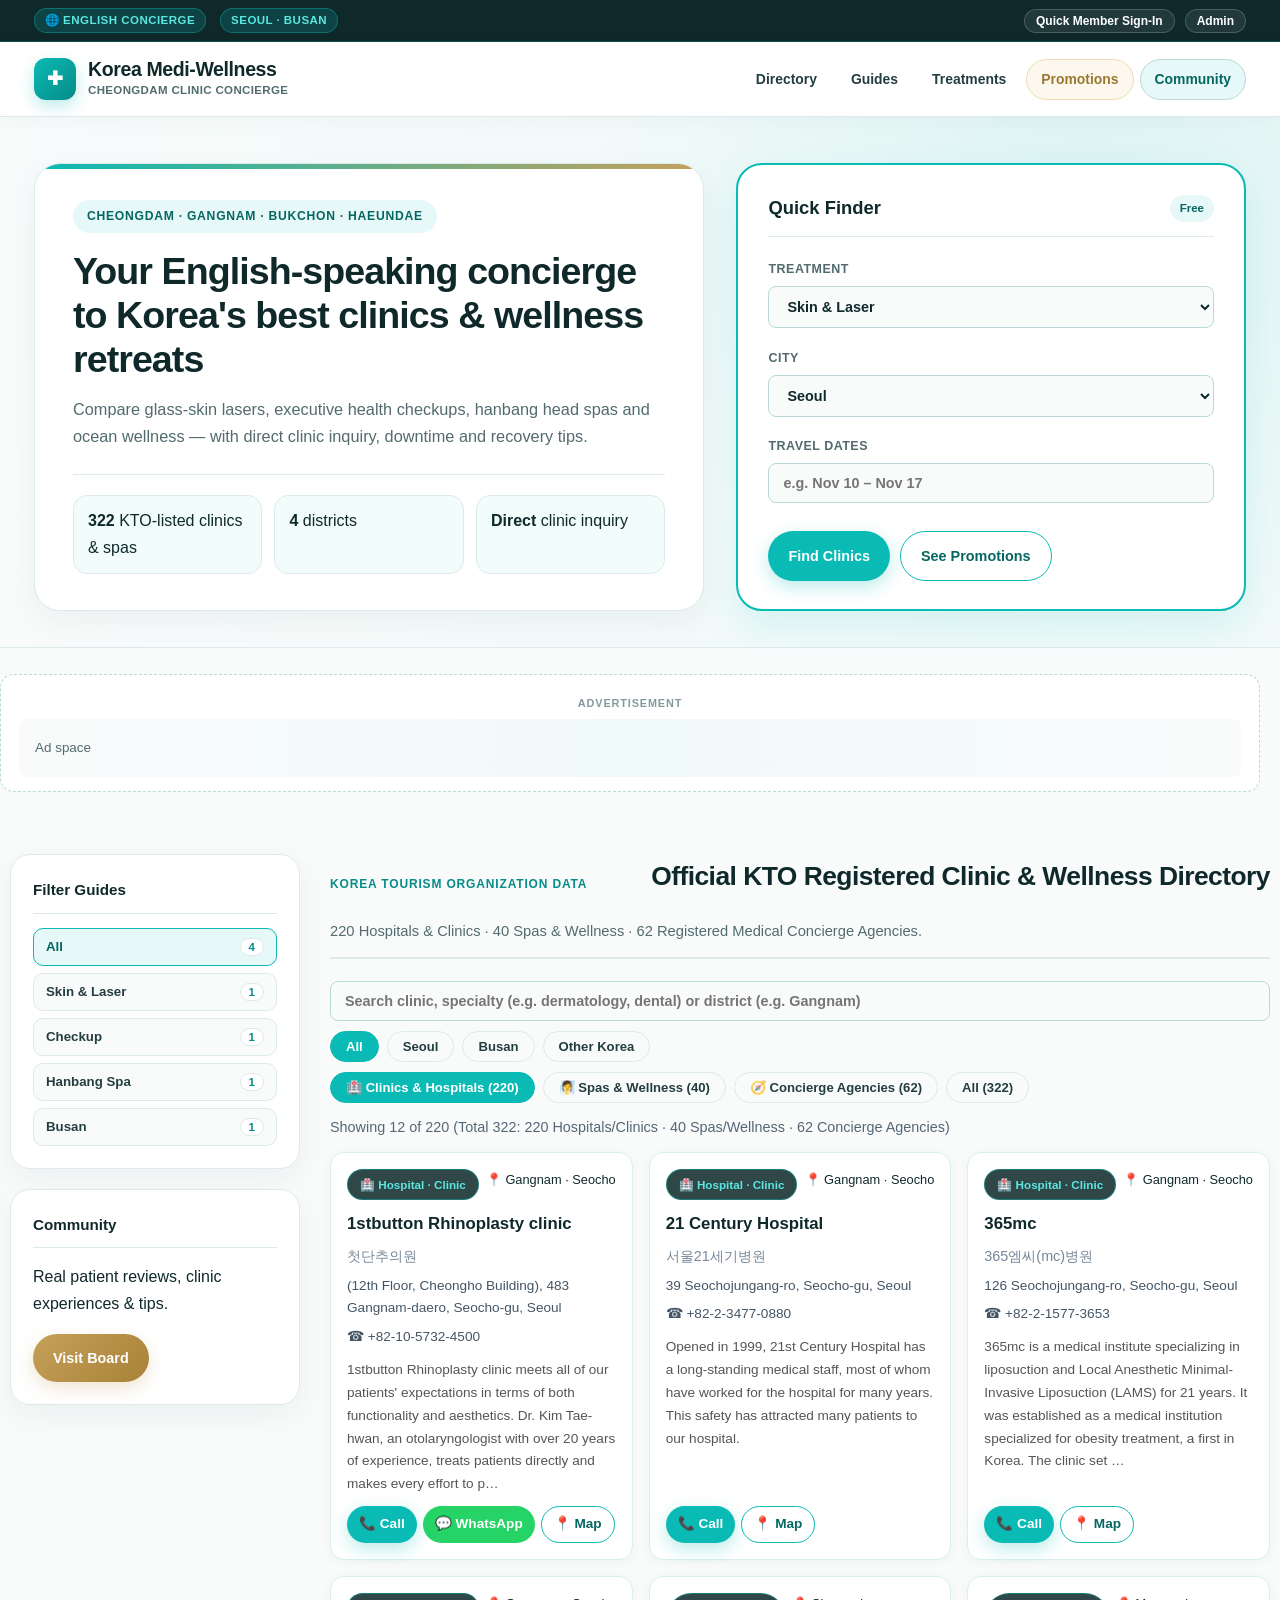
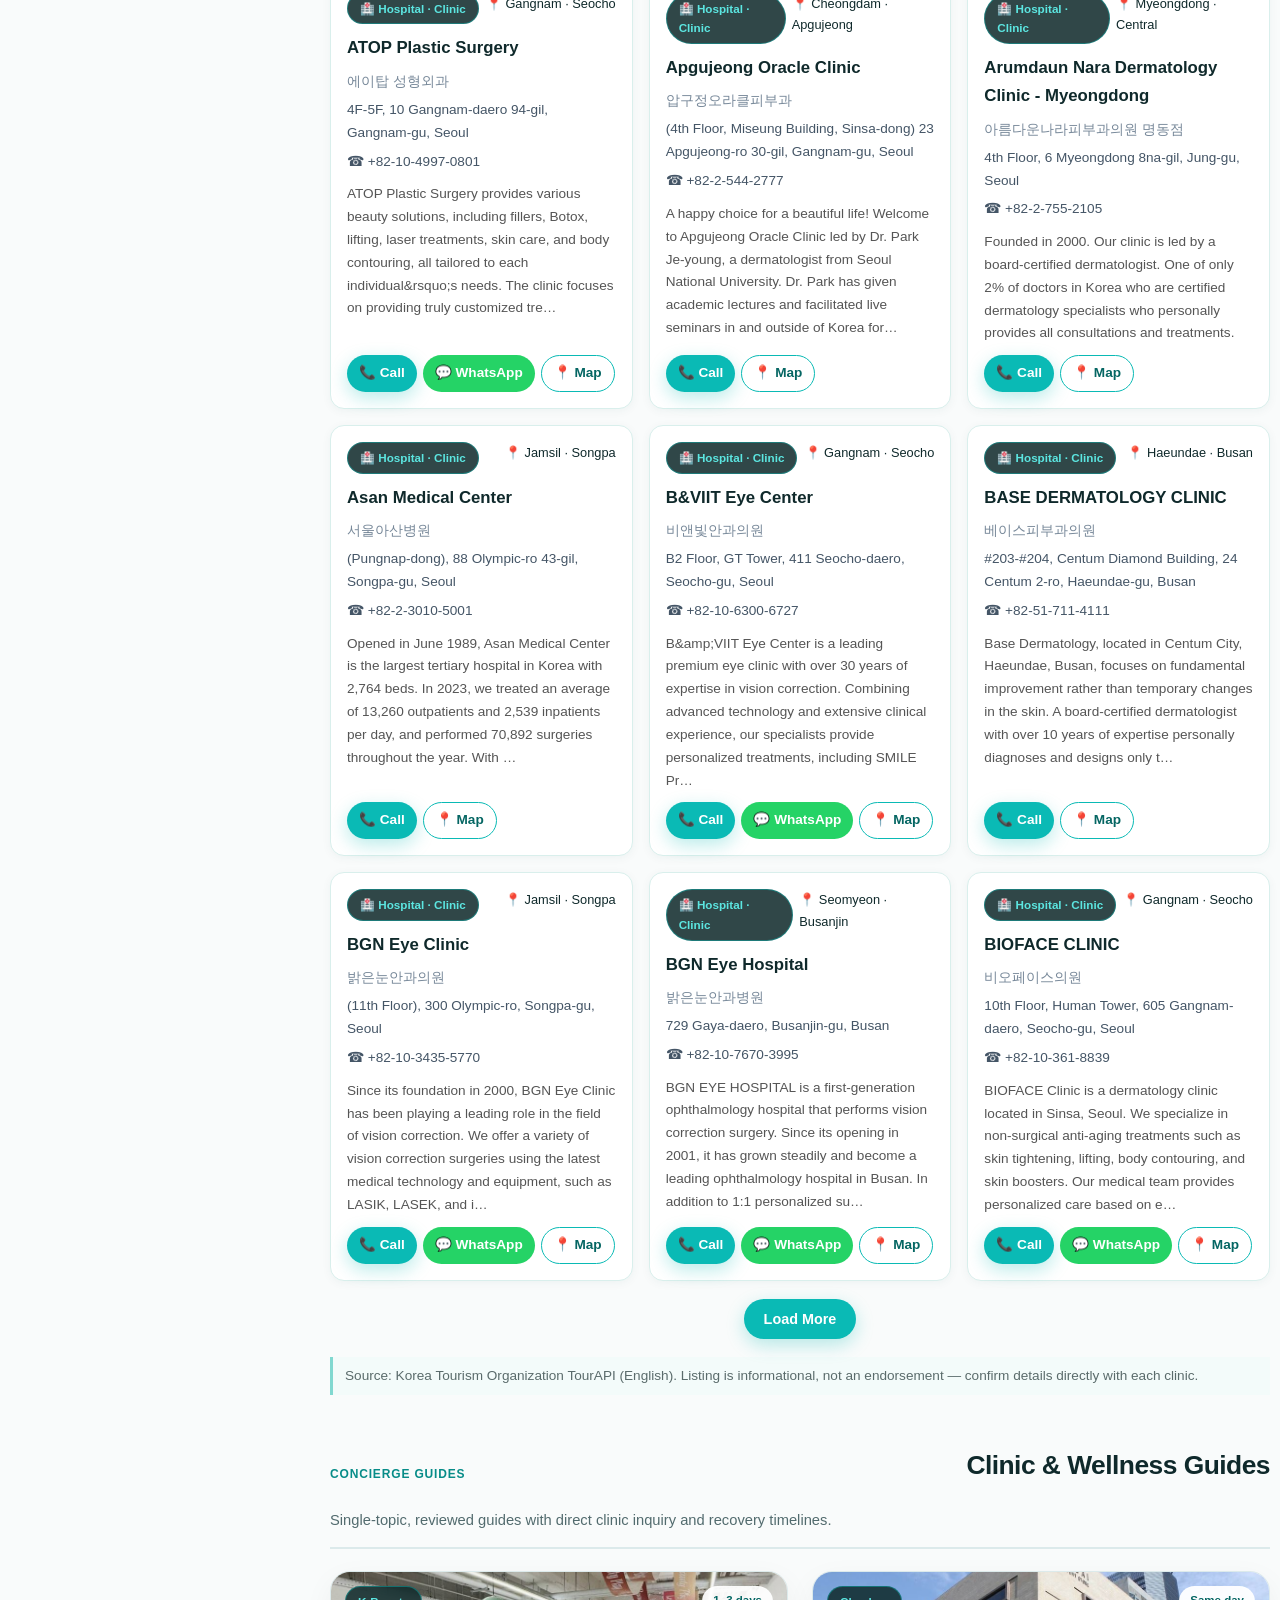
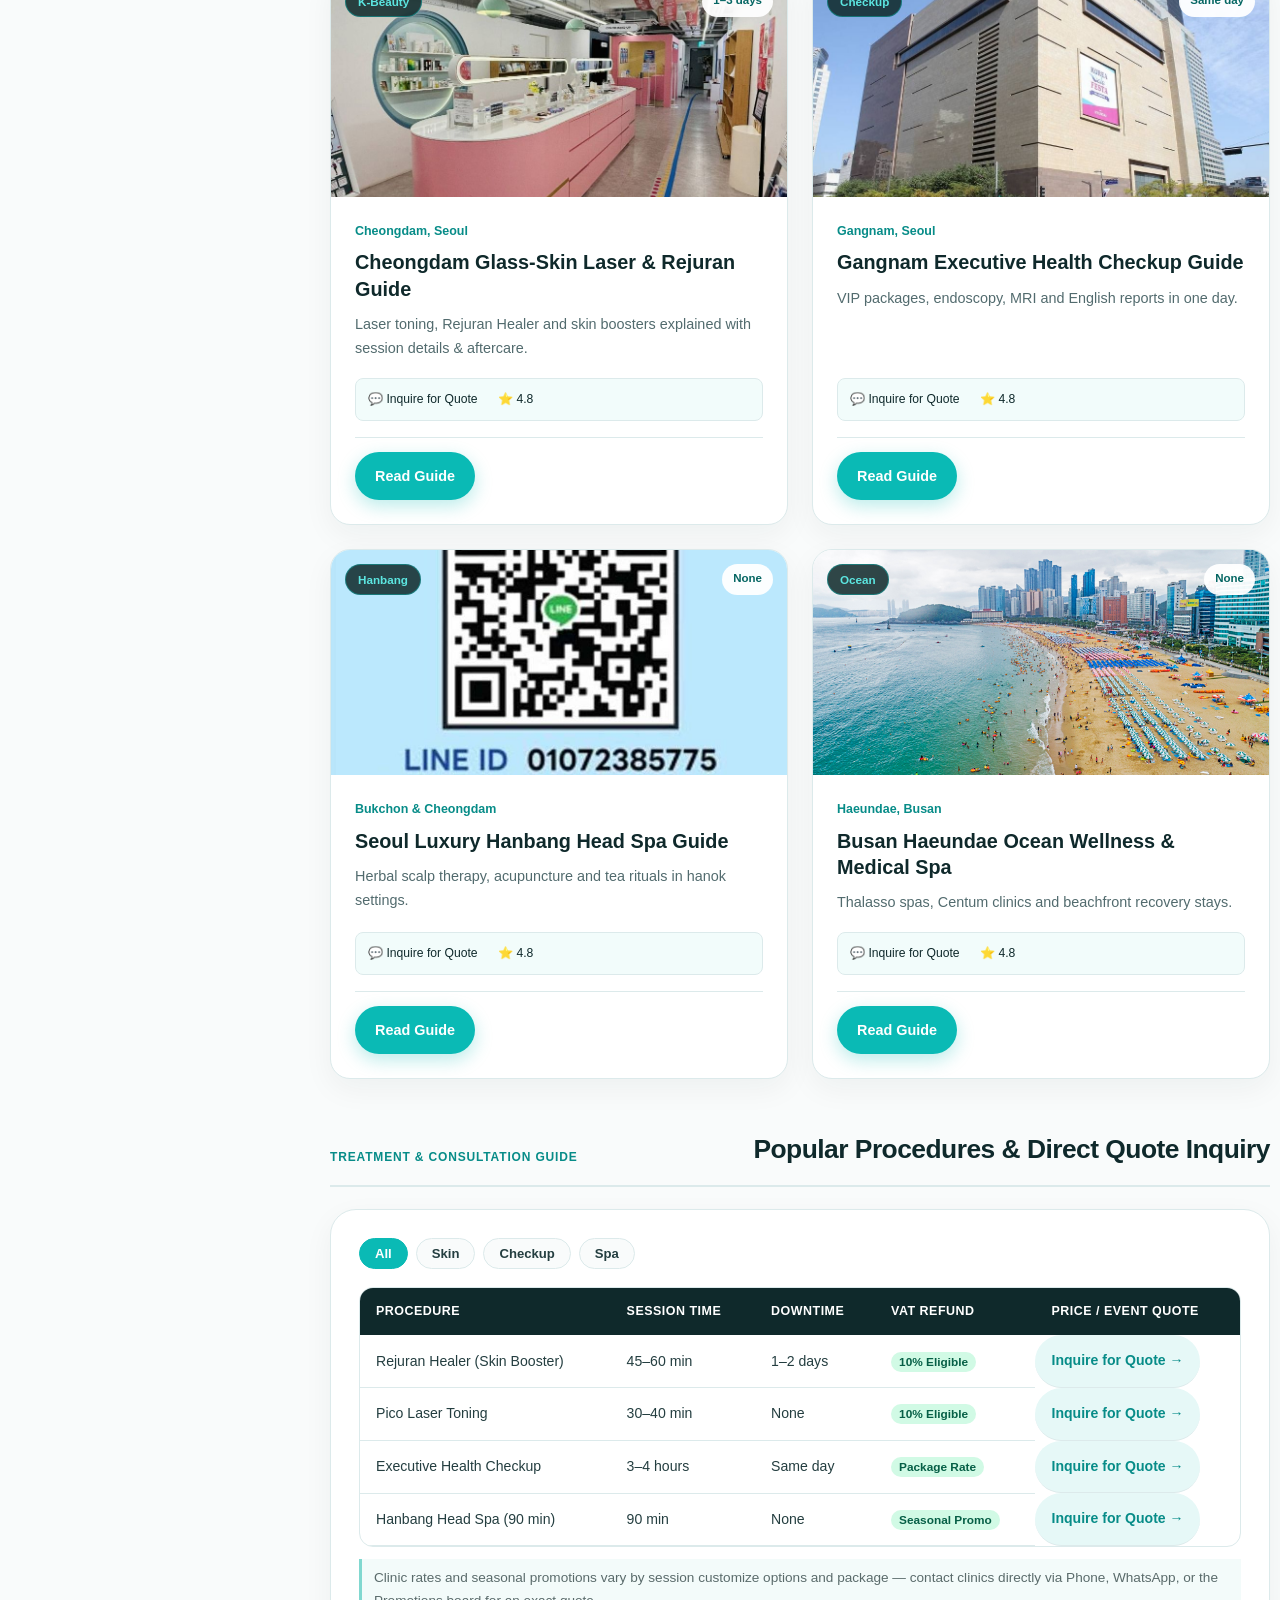
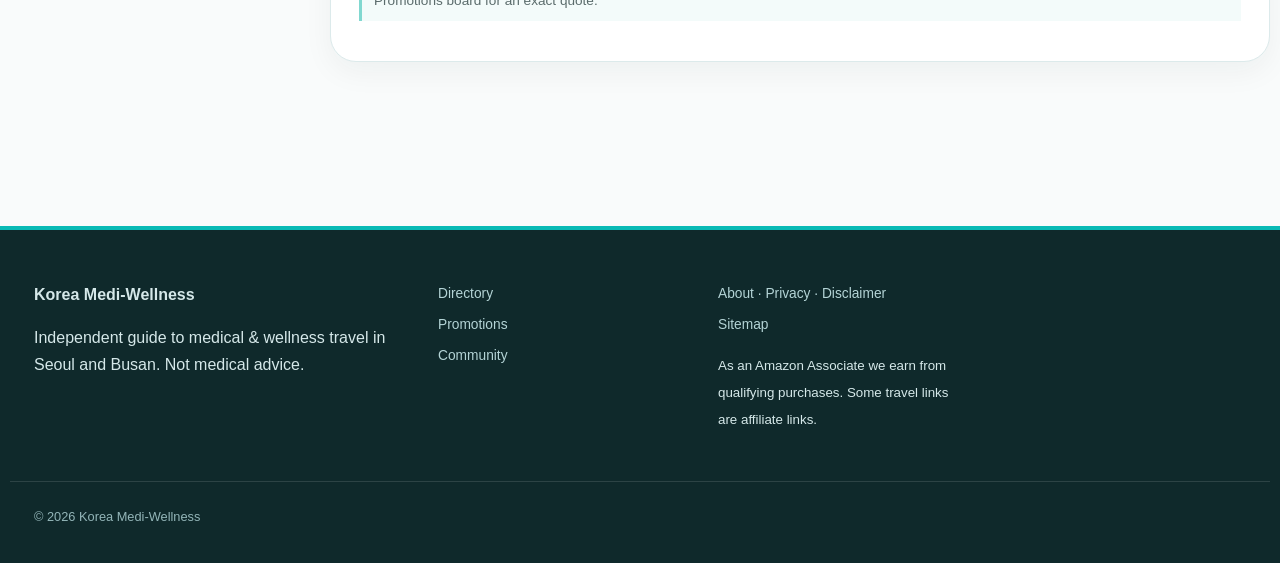
==== commit ca70cab9: "Add Clinics (220), Spas (40), and Concierge Agencies (62) tabs with Clinics default" ====
--- a/index.html
+++ b/index.html
@@ -5,8 +5,8 @@
 <div class="quick-finder-card"><div class="finder-header"><div class="finder-title">Quick Finder</div><span class="finder-badge">Free</span></div><div class="finder-group"><label class="finder-label">Treatment</label><select class="finder-select"><option>Skin &amp; Laser</option><option>Health Checkup</option><option>Hanbang &amp; Spa</option><option>Ocean Wellness</option></select></div><div class="finder-group"><label class="finder-label">City</label><select class="finder-select"><option>Seoul</option><option>Busan</option></select></div><div class="finder-group"><label class="finder-label">Travel dates</label><input class="finder-input" type="text" placeholder="e.g. Nov 10 – Nov 17"></div><div class="finder-actions"><a class="btn btn-tiffany" href="#guides">Find Clinics</a><a class="btn btn-outline-mint" href="promotions.html">See Promotions</a></div></div></div></section>
 <div class="adsense-slot-wrap container"><div class="adsense-label">Advertisement</div><div class="adsense-placeholder-inner">Ad space</div></div>
 <div class="container portal-layout"><aside class="sticky-concierge-sidebar"><div class="sidebar-panel"><div class="sidebar-panel-title">Filter Guides</div><div class="filter-pill-list" data-target="#guidesGrid"><button class="filter-pill-btn active" data-filter="all">All <span class="filter-pill-count">4</span></button><button class="filter-pill-btn" data-filter="skin">Skin &amp; Laser <span class="filter-pill-count">1</span></button><button class="filter-pill-btn" data-filter="checkup">Checkup <span class="filter-pill-count">1</span></button><button class="filter-pill-btn" data-filter="spa">Hanbang Spa <span class="filter-pill-count">1</span></button><button class="filter-pill-btn" data-filter="busan">Busan <span class="filter-pill-count">1</span></button></div></div><div class="sidebar-panel"><div class="sidebar-panel-title">Community</div><p>Real patient reviews, clinic experiences &amp; tips.</p><a class="btn btn-gold" href="community.html">Visit Board</a></div></aside>
-<main><section class="section-block" id="directory"><div class="section-header-bar"><div class="section-eyebrow">Korea Tourism Organization Data</div><h2 class="section-title">Official KTO Registered Clinic &amp; Wellness Directory</h2><p class="section-subtitle"><span id="ktoCount">285</span> KTO medical clinics + 37 spas &amp; wellness centres. Search by clinic name, specialty or district.</p></div>
-<div class="kto-controls"><input id="ktoSearch" class="finder-input" type="search" placeholder="Search clinic, specialty (e.g. dermatology, dental) or district (e.g. Gangnam)"><div class="matrix-tabs" id="ktoArea"><button class="matrix-tab active" data-a="all">All</button><button class="matrix-tab" data-a="Seoul">Seoul</button><button class="matrix-tab" data-a="Busan">Busan</button><button class="matrix-tab" data-a="Other Korea">Other Korea</button></div><div class="matrix-tabs" id="ktoType"><button class="matrix-tab active" data-t="all">All types</button><button class="matrix-tab" data-t="clinic">Clinics (285)</button><button class="matrix-tab" data-t="spa">Spas &amp; Wellness (37)</button></div></div>
+<main><section class="section-block" id="directory"><div class="section-header-bar"><div class="section-eyebrow">Korea Tourism Organization Data</div><h2 class="section-title">Official KTO Registered Clinic &amp; Wellness Directory</h2><p class="section-subtitle"><span id="ktoCount">220</span> Hospitals &amp; Clinics · 40 Spas &amp; Wellness · 62 Registered Medical Concierge Agencies.</p></div>
+<div class="kto-controls"><input id="ktoSearch" class="finder-input" type="search" placeholder="Search clinic, specialty (e.g. dermatology, dental) or district (e.g. Gangnam)"><div class="matrix-tabs" id="ktoArea"><button class="matrix-tab active" data-a="all">All</button><button class="matrix-tab" data-a="Seoul">Seoul</button><button class="matrix-tab" data-a="Busan">Busan</button><button class="matrix-tab" data-a="Other Korea">Other Korea</button></div><div class="matrix-tabs" id="ktoType"><button class="matrix-tab active" data-t="clinic">🏥 Clinics &amp; Hospitals (220)</button><button class="matrix-tab" data-t="spa">🧖‍♀️ Spas &amp; Wellness (40)</button><button class="matrix-tab" data-t="agency">🧭 Concierge Agencies (62)</button><button class="matrix-tab" data-t="all">All (322)</button></div></div>
 <div class="kto-meta" id="ktoMeta"></div><div class="kto-grid" id="ktoGrid"></div><div style="text-align:center;margin:18px 0"><button class="btn btn-tiffany" id="ktoMore">Load More</button></div><p class="price-note">Source: Korea Tourism Organization TourAPI (English). Listing is informational, not an endorsement — confirm details directly with each clinic.</p></section>
 <section class="section-block" id="guides"><div class="section-header-bar"><div class="section-eyebrow">Concierge Guides</div><h2 class="section-title">Clinic &amp; Wellness Guides</h2><p class="section-subtitle">Single-topic, reviewed guides with direct clinic inquiry and recovery timelines.</p></div><div class="filter-pill-list mobile-guide-chips" data-target="#guidesGrid"><button class="filter-pill-btn active" data-filter="all">All <span class="filter-pill-count">4</span></button><button class="filter-pill-btn" data-filter="skin">Skin &amp; Laser <span class="filter-pill-count">1</span></button><button class="filter-pill-btn" data-filter="checkup">Checkup <span class="filter-pill-count">1</span></button><button class="filter-pill-btn" data-filter="spa">Hanbang Spa <span class="filter-pill-count">1</span></button><button class="filter-pill-btn" data-filter="busan">Busan <span class="filter-pill-count">1</span></button></div><div class="guides-grid" id="guidesGrid">
 <article class="guide-card" data-cat="skin"><div class="guide-card-media"><img src="assets/img/kbeauty-clinic-01.jpg" alt="Cheongdam Glass-Skin Laser &amp; Rejuran Guide"><div class="guide-badges-top"><span class="badge-mint">K-Beauty</span><span class="badge-downtime">1–3 days</span></div></div><div class="guide-card-body"><div class="guide-district-meta">Cheongdam, Seoul</div><h3 class="guide-card-title">Cheongdam Glass-Skin Laser &amp; Rejuran Guide</h3><p class="guide-card-excerpt">Laser toning, Rejuran Healer and skin boosters explained with session details &amp; aftercare.</p><div class="guide-metrics-bar"><span class="guide-Metrics-item">💬 Inquire for Quote</span><span class="guide-Metrics-item">⭐ 4.8</span></div><div class="guide-card-footer"><a class="btn btn-tiffany" href="posts/cheongdam-glass-skin-laser-rejuran-guide.html">Read Guide</a></div></div></article>
